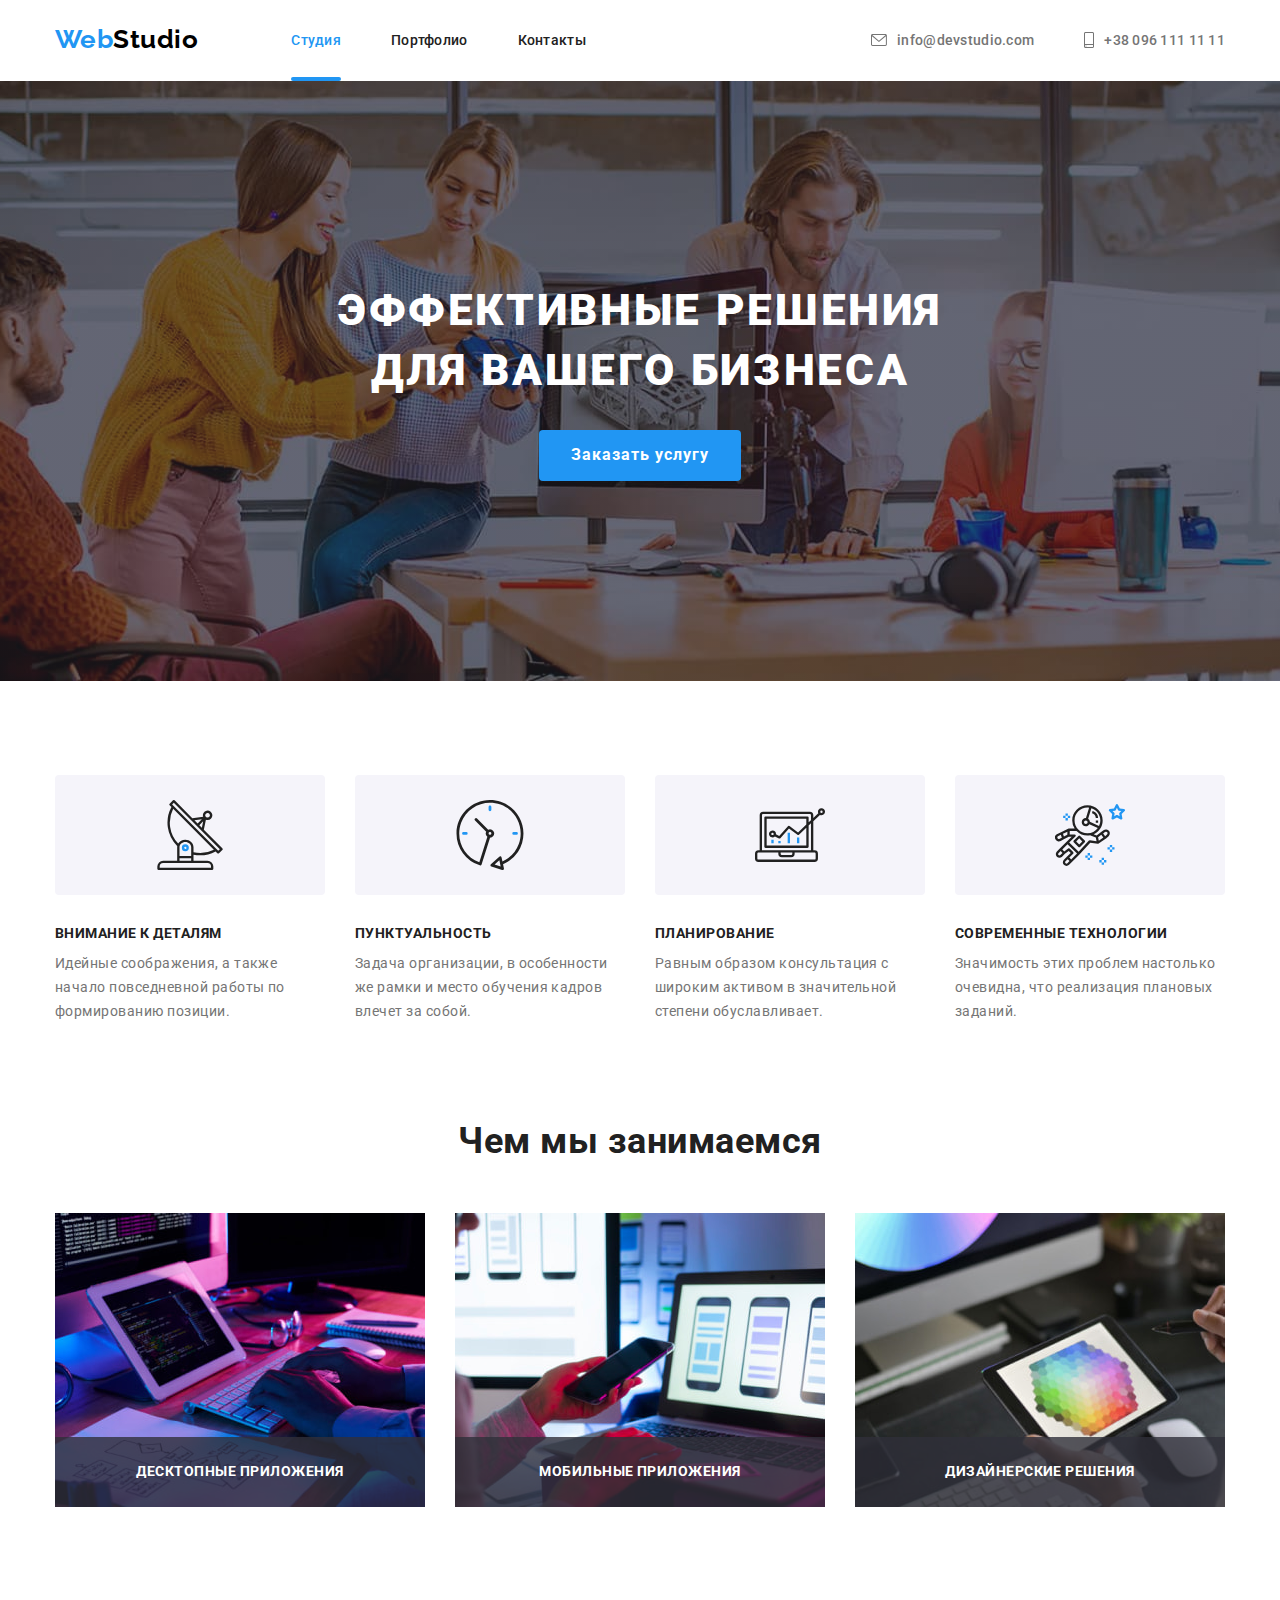
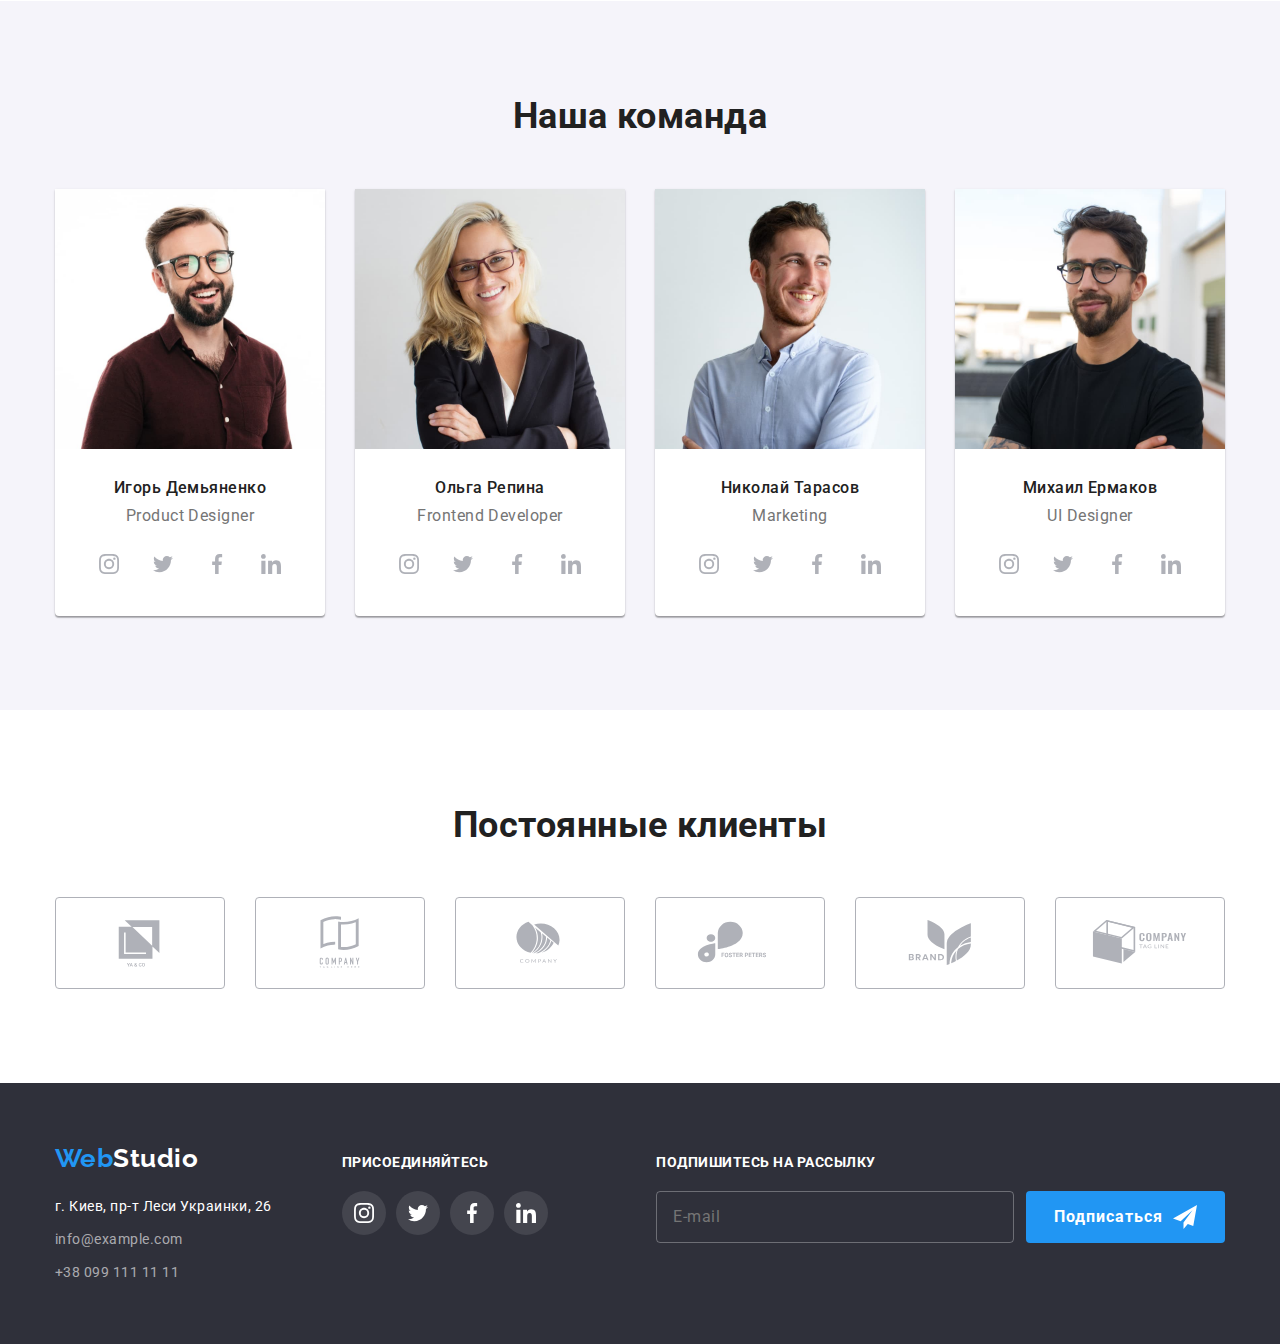
==== index.html @ 55908c4f "hw-07" ====
<!DOCTYPE html>
<html lang="ru">
  <head>
    <meta charset="UTF-8" />
    <meta http-equiv="X-UA-Compatible" content="IE=edge" />
    <meta name="viewport" content="width=device-width, initial-scale=1.0" />
    <title>WebStudio</title>
    <link rel="preconnect" href="https://fonts.googleapis.com" />
    <link rel="preconnect" href="https://fonts.gstatic.com" crossorigin />
    <link
      href="https://fonts.googleapis.com/css2?family=Raleway:wght@700&family=Roboto:wght@400;500;700;900&display=swap"
      rel="stylesheet"
    />
    <link
      rel="stylesheet"
      href="https://cdn.jsdelivr.net/npm/modern-normalize@1.1.0/modern-normalize.min.css"
    />
    <link rel="stylesheet" href="./css/styles.css" />
  </head>
  <body>
    <header class="header">
      <div class="container container-header">
        <nav class="nav">
          <a lang="en" href="./index.html" class="logo"
            >Web<span class="logo-studio">Studio</span></a
          >
          <ul class="site-nav list">
            <li class="site-nav-item">
              <a href="./index.html" class="link current">Студия</a>
            </li>
            <li class="site-nav-item">
              <a href="./portfolio.html" class="link">Портфолио</a>
            </li>
            <li class="site-nav-item"><a href="" class="link">Контакты</a></li>
          </ul>
        </nav>
        <ul class="contacts-list list">
          <li class="contacts-item">
            <a href="mailto:info@devstudio.com" class="contacts-link"
              ><svg class="icon-mail" width="16" height="12">
                <use href="./images/symbol-defs.svg#mail"></use>
              </svg>
              info@devstudio.com</a
            >
          </li>
          <li class="contacts-item">
            <a href="tel:380961111111" class="contacts-link"
              ><svg class="icon-phone" width="10" height="16">
                <use href="./images/symbol-defs.svg#phone"></use></svg
              >+38 096 111 11 11</a
            >
          </li>
        </ul>
      </div>
    </header>
    <main>
      <!-- Hero -->
      <section class="hero">
        <div class="container">
          <h1 class="hero-title">Эффективные решения для вашего бизнеса</h1>

          <button data-modal-open type="button" class="button hero-button">
            Заказать услугу
          </button>
        </div>
      </section>
      <!-- features -->
      <section class="features">
        <div class="container">
          <h2 class="visually-hidden">Особенности</h2>
          <ul class="future-list list">
            <li class="future-list-item">
              <div class="icon-bg">
                <svg class="future-list-icon" width="70" height="70">
                  <use href="./images/symbol-defs.svg#antenna"></use>
                </svg>
              </div>

              <h3 class="title">Внимание к деталям</h3>
              <p class="future-list-text">
                Идейные соображения, а также начало повседневной работы по
                формированию позиции.
              </p>
            </li>
            <li class="future-list-item">
              <div class="icon-bg">
                <svg class="future-list-icon" width="70" height="70">
                  <use href="./images/symbol-defs.svg#clock"></use>
                </svg>
              </div>

              <h3 class="title">Пунктуальность</h3>
              <p class="future-list-text">
                Задача организации, в особенности же рамки и место обучения
                кадров влечет за собой.
              </p>
            </li>
            <li class="future-list-item">
              <div class="icon-bg">
                <svg class="future-list-icon" width="70" height="70">
                  <use href="./images/symbol-defs.svg#diagram"></use>
                </svg>
              </div>

              <h3 class="title">Планирование</h3>
              <p class="future-list-text">
                Равным образом консультация с широким активом в значительной
                степени обуславливает.
              </p>
            </li>
            <li class="future-list-item">
              <div class="icon-bg">
                <svg class="future-list-icon" width="70" height="70">
                  <use href="./images/symbol-defs.svg#astronaut"></use>
                </svg>
              </div>

              <h3 class="title">Современные технологии</h3>
              <p class="future-list-text">
                Значимость этих проблем настолько очевидна, что реализация
                плановых заданий.
              </p>
            </li>
          </ul>
        </div>
      </section>
      <!-- what we do -->
      <section class="we">
        <div class="container">
          <h2 class="we-title">Чем мы занимаемся</h2>
          <ul class="we-list list">
            <li class="we-list-item">
              <div class="we-picture">
                <img
                  class="no-gap"
                  width="370"
                  src="./images/box1.jpg"
                  alt="рабочий стол руки на клавиатуре"
                />
                <div class="pic-overlay">
                  <p class="we-overlay-title">Десктопные приложения</p>
                </div>
              </div>
            </li>
            <li class="we-list-item">
              <div class="we-picture">
                <img
                  class="no-gap"
                  width="370"
                  src="./images/box2.jpg"
                  alt="ноутбук на столе и рука на нем"
                />
                <div class="pic-overlay">
                  <p class="we-overlay-title">Мобильные приложения</p>
                </div>
              </div>
            </li>
            <li class="we-list-item">
              <div class="we-picture">
                <img
                  class="no-gap"
                  width="370"
                  src="./images/box3.jpg"
                  alt="рука держит планшет"
                />
                <div class="pic-overlay">
                  <p class="we-overlay-title">Дизайнерские решения</p>
                </div>
              </div>
            </li>
          </ul>
        </div>
      </section>

      <!-- team -->
      <section class="team">
        <div class="container">
          <h2 class="team-title">Наша команда</h2>
          <ul class="team-list list">
            <li class="team-list-item">
              <img
                class="no-gap"
                width="270"
                src="./images/employee01.jpg"
                alt="мужчина"
              />
              <div class="team-member">
                <h3 class="team-list-title">Игорь Демьяненко</h3>
                <p lang="en" class="team-position">Product Designer</p>
                <ul class="social list">
                  <li>
                    <a href="https://www.instagram.com/" class="social-bg">
                      <svg class="social-icon" width="20" height="20">
                        <use href="./images/symbol-defs.svg#instagram"></use>
                      </svg>
                    </a>
                  </li>
                  <li>
                    <a href="https://twitter.com/" class="social-bg"
                      ><svg class="social-icon" width="20" height="20">
                        <use href="./images/symbol-defs.svg#twitter"></use></svg
                    ></a>
                  </li>
                  <li>
                    <a href="https://www.facebook.com/" class="social-bg"
                      ><svg class="social-icon" width="20" height="20">
                        <use
                          href="./images/symbol-defs.svg#facebook"
                        ></use></svg
                    ></a>
                  </li>
                  <li>
                    <a href="https://www.linkedin.com/" class="social-bg"
                      ><svg class="social-icon" width="20" height="20">
                        <use
                          href="./images/symbol-defs.svg#linkedin"
                        ></use></svg
                    ></a>
                  </li>
                </ul>
              </div>
            </li>
            <li class="team-list-item">
              <img
                class="no-gap"
                width="270"
                src="./images/employee02.jpg"
                alt="женщина"
              />
              <div class="team-member">
                <h3 class="team-list-title">Ольга Репина</h3>
                <p lang="en" class="team-position">Frontend Developer</p>
                <ul class="social list">
                  <li>
                    <a href="https://www.instagram.com/" class="social-bg">
                      <svg class="social-icon" width="20" height="20">
                        <use href="./images/symbol-defs.svg#instagram"></use>
                      </svg>
                    </a>
                  </li>
                  <li>
                    <a href="https://twitter.com/" class="social-bg"
                      ><svg class="social-icon" width="20" height="20">
                        <use href="./images/symbol-defs.svg#twitter"></use></svg
                    ></a>
                  </li>
                  <li>
                    <a href="https://www.facebook.com/" class="social-bg"
                      ><svg class="social-icon" width="20" height="20">
                        <use
                          href="./images/symbol-defs.svg#facebook"
                        ></use></svg
                    ></a>
                  </li>
                  <li>
                    <a href="https://www.linkedin.com/" class="social-bg"
                      ><svg class="social-icon" width="20" height="20">
                        <use
                          href="./images/symbol-defs.svg#linkedin"
                        ></use></svg
                    ></a>
                  </li>
                </ul>
              </div>
            </li>
            <li class="team-list-item">
              <img
                class="no-gap"
                width="270"
                src="./images/employee03.jpg"
                alt="мужчина"
              />
              <div class="team-member">
                <h3 class="team-list-title">Николай Тарасов</h3>
                <p lang="en" class="team-position">Marketing</p>
                <ul class="social list">
                  <li>
                    <a href="https://www.instagram.com/" class="social-bg">
                      <svg class="social-icon" width="20" height="20">
                        <use href="./images/symbol-defs.svg#instagram"></use>
                      </svg>
                    </a>
                  </li>
                  <li>
                    <a href="https://twitter.com/" class="social-bg"
                      ><svg class="social-icon" width="20" height="20">
                        <use href="./images/symbol-defs.svg#twitter"></use></svg
                    ></a>
                  </li>
                  <li>
                    <a href="https://www.facebook.com/" class="social-bg"
                      ><svg class="social-icon" width="20" height="20">
                        <use
                          href="./images/symbol-defs.svg#facebook"
                        ></use></svg
                    ></a>
                  </li>
                  <li>
                    <a href="https://www.linkedin.com/" class="social-bg"
                      ><svg class="social-icon" width="20" height="20">
                        <use
                          href="./images/symbol-defs.svg#linkedin"
                        ></use></svg
                    ></a>
                  </li>
                </ul>
              </div>
            </li>
            <li class="team-list-item">
              <img
                class="no-gap"
                width="270"
                src="./images/employee04.jpg"
                alt="мужчина"
              />
              <div class="team-member">
                <h3 class="team-list-title">Михаил Ермаков</h3>
                <p lang="en" class="team-position">UI Designer</p>
                <ul class="social list">
                  <li>
                    <a href="https://www.instagram.com/" class="social-bg">
                      <svg class="social-icon" width="20" height="20">
                        <use href="./images/symbol-defs.svg#instagram"></use>
                      </svg>
                    </a>
                  </li>
                  <li>
                    <a href="https://twitter.com/" class="social-bg"
                      ><svg class="social-icon" width="20" height="20">
                        <use href="./images/symbol-defs.svg#twitter"></use></svg
                    ></a>
                  </li>
                  <li>
                    <a href="https://www.facebook.com/" class="social-bg"
                      ><svg class="social-icon" width="20" height="20">
                        <use
                          href="./images/symbol-defs.svg#facebook"
                        ></use></svg
                    ></a>
                  </li>
                  <li>
                    <a href="https://www.linkedin.com/" class="social-bg"
                      ><svg class="social-icon" width="20" height="20">
                        <use
                          href="./images/symbol-defs.svg#linkedin"
                        ></use></svg
                    ></a>
                  </li>
                </ul>
              </div>
            </li>
          </ul>
        </div>
      </section>
      <!-- clients -->
      <section class="clients">
        <div class="container">
          <h2 class="clients-title">Постоянные клиенты</h2>

          <ul class="clients-list list">
            <li class="client-item">
              <a href="" class="client-link"
                ><svg class="client-icon" width="106" height="60">
                  <use href="./images/symbol-defs.svg#logo1"></use></svg
              ></a>
            </li>
            <li class="client-item">
              <a href="" class="client-link"
                ><svg class="client-icon" width="106" height="60">
                  <use href="./images/symbol-defs.svg#logo2"></use></svg
              ></a>
            </li>
            <li class="client-item">
              <a href="" class="client-link"
                ><svg class="client-icon" width="106" height="60">
                  <use href="./images/symbol-defs.svg#logo3"></use></svg
              ></a>
            </li>
            <li class="client-item">
              <a href="" class="client-link"
                ><svg class="client-icon" width="106" height="60">
                  <use href="./images/symbol-defs.svg#logo4"></use></svg
              ></a>
            </li>
            <li class="client-item">
              <a href="" class="client-link"
                ><svg class="client-icon" width="106" height="60">
                  <use href="./images/symbol-defs.svg#logo5"></use></svg
              ></a>
            </li>
            <li class="client-item">
              <a href="" class="client-link"
                ><svg class="client-icon" width="106" height="60">
                  <use href="./images/symbol-defs.svg#logo6"></use></svg
              ></a>
            </li>
          </ul>
        </div>
      </section>
    </main>
    <footer class="footer">
      <div class="container">
        <div class="footer-flex">
          <div class="logo-address">
            <a lang="en" href="./index.html" class="logo-futer logo"
              >Web<span class="logo-studio-footer">Studio</span></a
            >
            <address class="address">
              <ul class="list">
                <li class="address-list">
                  <p class="address address-city">
                    г. Киев, пр-т Леси Украинки, 26
                  </p>
                </li>
                <li class="address-list">
                  <a href="mailto:info@example.com" class="address address-mail"
                    >info@example.com</a
                  >
                </li>
                <li class="address-list">
                  <a href="tel:380991111111" class="address address-tel"
                    >+38 099 111 11 11</a
                  >
                </li>
              </ul>
            </address>
          </div>
          <div class="footer-social">
            <p class="footer-social-title">присоединяйтесь</p>

            <ul class="footer-social-list list">
              <li class="footer-social-item">
                <a href="https://www.instagram.com/" class="social-bg">
                  <svg class="social-icon-bottom" width="20" height="20">
                    <use href="./images/symbol-defs.svg#instagram"></use>
                  </svg>
                </a>
              </li>
              <li class="footer-social-item">
                <a href="https://twitter.com/" class="social-bg"
                  ><svg class="social-icon-bottom" width="20" height="20">
                    <use href="./images/symbol-defs.svg#twitter"></use></svg
                ></a>
              </li>
              <li class="footer-social-item">
                <a href="https://www.facebook.com/" class="social-bg"
                  ><svg class="social-icon-bottom" width="20" height="20">
                    <use href="./images/symbol-defs.svg#facebook"></use></svg
                ></a>
              </li>
              <li class="footer-social-item">
                <a href="https://www.linkedin.com/" class="social-bg"
                  ><svg class="social-icon-bottom" width="20" height="20">
                    <use href="./images/symbol-defs.svg#linkedin"></use></svg
                ></a>
              </li>
            </ul>
          </div>
          <form class="footer-form">
            <p class="footer-form-title">Подпишитесь на рассылку</p>
            <div class="subscribe-group" role="group">
              <label class="email-label">
                <input
                  class="email-label-input"
                  type="email"
                  name="email"
                  placeholder="E-mail"
                />
              </label>
              <button class="footer-btn button" type="submit">
                Подписаться
                <svg class="icon-send" width="24" height="24">
                  <use href="./images/symbol-defs.svg#icon-send"></use>
                </svg>
              </button>
            </div>
          </form>
        </div>
      </div>
    </footer>
    <div class="backdrop is-hidden" data-modal>
      <div class="modal">
        <p class="modal-form-title">Оставьте свои данные, мы вам перезвоним</p>
        <form class="modal-form">
          <ul class="modal-list list">
            <li class="modal-list-item">
              <label class="modal-label-name">
                Имя

                <input class="modal-form-input" type="text" name="username" />
                <svg class="modal-input-icon" width="18" height="18">
                  <use href="./images/symbol-defs.svg#person-black"></use>
                </svg>
              </label>
            </li>
            <li class="modal-list-item">
              <label class="modal-label-name">
                Телефон

                <input class="modal-form-input" type="tel" name="tel" />
                <svg class="modal-input-icon" width="18" height="18">
                  <use href="./images/symbol-defs.svg#phone-black"></use>
                </svg>
              </label>
            </li>
            <li class="modal-list-item">
              <label class="modal-label-name">
                Почта

                <input class="modal-form-input" type="email" name="email" />
                <svg class="modal-input-icon" width="18" height="18">
                  <use href="./images/symbol-defs.svg#email-black"></use>
                </svg>
              </label>
            </li>
            <li class="modal-list-item">
              <label class="modal-label-name">
                Комментарий

                <textarea
                  class="modal-form-input comments"
                  name="comments"
                  placeholder="Введите текст"
                ></textarea>
              </label>
            </li>
          </ul>
          <label class="agreement">
            <input
              class="agreement__checkbox visually-hidden"
              type="checkbox"
              name="agreement"
              value="agree"
            /><svg class="agreement__uncheck-icon" width="16" height="15">
              <use href="./images/symbol-defs.svg#icon-uncheck"></use></svg
            >Соглашаюсь с рассылкой и принимаю &#160;
            <a class="agreement__link" href="">Условия договора</a>
          </label>
          <button class="modal-button button" type="submit">Отправить</button>
        </form>
        <button class="close-button" data-modal-close>
          <svg class="icon-close" width="18" height="18">
            <use href="./images/symbol-defs.svg#icon-close-black"></use>
          </svg>
        </button>
      </div>
    </div>
    <script src="./js/modal.js"></script>
  </body>
</html>
---- css/styles.css ----
/* основной цвет текста #757575 */
/* вторичный цвет текста #212121 */
/* background: #FFFFFF */
/* вторичный цвет фона #F5F4FA */
/* акцент #2196F3 */

:root {
  --primary-text-color: #757575;
  --title-text-color: #212121;
  --accent-color: #2196f3;
  --background-color: #ffffff;
  --text-color: #ffffff;
  --time-transition: 250ms;
  --time-cubic: cubic-bezier(0.4, 0, 0.2, 1);
}
body {
  background: var(--background-color);
  color: var(--primary-text-color);
  font-family: roboto, sans-serif;
  letter-spacing: 0.03em;
}

.visually-hidden {
  position: absolute;
  white-space: nowrap;
  width: 1px;
  height: 1px;
  overflow: hidden;
  border: 0;
  padding: 0;
  clip: rect(0 0 0 0);
  clip-path: inset(50%);
  margin: -1px;
}

.container {
  width: 1200px;
  padding-left: 15px;
  padding-right: 15px;
  margin-left: auto;
  margin-right: auto;
}

.list {
  list-style: none;
  margin: 0;
  padding: 0;
}

.no-gap {
  display: block;
}

.header-line {
  border-bottom: 1px solid #ececec;
}

.nav .logo {
  padding-top: 24px;
  padding-bottom: 24px;
}

.logo {
  margin-right: 93px;
  color: var(--accent-color);
  font-family: Raleway, sans-serif;
  font-weight: 700;
  font-size: 26px;
  line-height: 1.2;
  text-decoration: none;
}

.logo .logo-studio {
  color: #000000;
}

.logo-studio-footer {
  color: var(--text-color);
}

/* Site nav */

.nav {
  display: flex;
}

.site-nav {
  display: flex;
  align-items: center;
}

.link {
  position: relative;
}

.current::after {
  content: '';
  position: absolute;
  display: block;
  width: 100%;
  height: 4px;
  background-color: var(--accent-color);
  border-radius: 4px;
  bottom: 0;
}

.site-nav-item:not(:last-child) {
  margin-right: 50px;
}

.site-nav .link {
  display: block;
  padding-top: 32px;
  padding-bottom: 32px;
  color: var(--title-text-color);
  font-weight: 500;
  font-size: 14px;
  line-height: 1.2;
  letter-spacing: 0.02em;
  text-decoration: none;

  transition: color var(--time-transition) var(--time-cubic);
}

.site-nav .link:hover,
.site-nav .link:focus {
  color: var(--accent-color);
}

.site-nav .link.current {
  color: var(--accent-color);
}

.contacts-link {
  display: flex;
  align-items: center;
  padding-top: 32px;
  padding-bottom: 32px;
  color: var(--primary-text-color);
  font-weight: 500;
  font-size: 14px;
  line-height: 1.2;
  letter-spacing: 0.02em;
  text-decoration: none;

  transition: color var(--time-transition) var(--time-cubic);
}

.contacts-link:hover,
.contacts-link:focus {
  color: var(--accent-color);
}

.icon-mail {
  margin-right: 10px;
  fill: currentColor;
}

.icon-phone {
  margin-right: 10px;
  fill: currentColor;
}

.container-header {
  display: flex;
  align-items: center;
}

.contacts-list {
  display: flex;
  margin-left: auto;
}

.contacts-item:not(:last-child) {
  margin-right: 50px;
}

/* Section Hero */

.hero {
  margin: 0 auto;
  max-width: 1600px;
  padding-top: 200px;
  padding-bottom: 200px;
  text-align: center;
  background-image: linear-gradient(
      rgba(47, 48, 58, 0.4),
      rgba(47, 48, 58, 0.4)
    ),
    url(../images/hero-background.jpg);
  background-color: #2f303a;
  background-size: cover;
  background-position: center;
  background-repeat: no-repeat;
}
.hero-title {
  width: 696px;
  margin: 0 auto 30px auto;
  color: var(--text-color);
  font-weight: 900;
  font-size: 44px;
  line-height: 1.36;

  letter-spacing: 0.06em;
  text-transform: uppercase;
}

.backdrop {
  position: fixed;
  top: 0;
  left: 0;
  width: 100%;
  height: 100%;
  z-index: 1;
  background-color: rgba(0, 0, 0, 0.2);

  opacity: 1;
  transition: opacity var(--time-transition) var(--time-cubic);
}

.backdrop.is-hidden {
  opacity: 0;
  pointer-events: none;
}

.backdrop.is-hidden .modal {
  transform: translate(-50%, -50%) scale(0.5);
  opacity: 1;
}

.modal {
  position: absolute;
  top: 50%;
  left: 50%;
  transform: translate(-50%, -50%);
  min-width: 528px;
  min-height: 581px;
  padding: 40px;
  background-color: #fff;
  box-shadow: 0px 1px 3px rgba(0, 0, 0, 0.12), 0px 1px 1px rgba(0, 0, 0, 0.14),
    0px 2px 1px rgba(0, 0, 0, 0.2);
  border-radius: 4px;

  transform: translate(-50%, -50%) scale(1);
  transition: transform var(--time-transition) var(--time-cubic),
    opacity var(--time-transition) var(--time-cubic);
}

.close-button {
  position: absolute;
  top: 8px;
  right: 8px;
  width: 30px;
  height: 30px;
  display: flex;
  justify-content: center;
  align-items: center;
  background-color: #fff;
  border-radius: 50%;
  border: 1px solid rgba(0, 0, 0, 0.1);

  transition: box-shadow var(--time-transition) var(--time-cubic);
}

.icon-close {
  transition: fill 250ms var(--time-cubic);
}

.close-button:hover,
.close-button:focus {
  box-shadow: 0px 1px 3px rgba(0, 0, 0, 0.12), 0px 1px 1px rgba(0, 0, 0, 0.14),
    0px 2px 1px rgba(0, 0, 0, 0.2);
}

.close-button:hover .icon-close,
.close-button:focus .icon-close {
  fill: var(--accent-color);
}

/* Modal */

.modal-form {
  /* display: flex;
  flex-direction: column; */
}

.modal-form-title {
  font-weight: 700;
  font-size: 20px;
  line-height: 1.15;
  text-align: center;
  letter-spacing: 0.03em;
  color: var(--title-text-color);
  margin-top: 0;
  margin-bottom: 12px;
}

.modal-label-name {
  position: relative;
  display: block;
  font-size: 12px;
  line-height: 1.16;
  letter-spacing: 0.01em;
  color: var(--primary-text-color);
}

.modal-form-input {
  display: block;
  width: 100%;
  height: 40px;
  border: 1px solid rgba(33, 33, 33, 0.2);
  border-radius: 4px;
  padding-left: 42px;
  margin-top: 4px;
  transition: border-color var(--time-transition) var(--time-cubic);
}

.modal-input-icon {
  position: absolute;
  left: 12px;
  bottom: 11px;

  transition: fill var(--time-transition) var(--time-cubic);
}

.modal-list-item:not(:last-child) {
  margin-bottom: 10px;
}

.modal-list {
  margin-bottom: 20px;
}

.modal-form-input.comments {
  height: 120px;
  padding: 12px 16px;
  resize: none;
  margin-top: 4px;
}

.modal-form-input.comments::placeholder {
  font-size: 12px;
  line-height: 1.16;
  letter-spacing: 0.01em;

  color: rgba(117, 117, 117, 0.5);
}

.agreement {
  display: block;
  font-size: 14px;
  line-height: 1.71;
  letter-spacing: 0.03em;
  color: var(--primary-text-color);
  margin-bottom: 30px;
}

.modal-button.button {
  display: block;
  padding-right: 55px;
  padding-left: 55px;
  margin: 0 auto;

  transition: box-shadow var(--time-transition) var(--time-cubic);
}

.modal-form-input:focus {
  border-color: var(--accent-color);
  outline: var(--accent-color);
}

.modal-form-input:focus + .modal-input-icon {
  fill: var(--accent-color);
}

.agreement {
  position: relative;
  display: flex;
  justify-content: center;
  align-items: center;
}

.agreement__checkbox:checked + .agreement__uncheck-icon {
  fill: var(--accent-color);
  background-color: var(--accent-color);
  border-radius: 3px;
  background-image: url(../images/check.svg);
  background-repeat: no-repeat;
  background-position: center;
}

.agreement__checkbox:focus + .agreement__uncheck-icon {
  fill: var(--accent-color);
}

.agreement__checkbox + .agreement__uncheck-icon {
  fill: currentColor;
  background-color: transparent;
  border-radius: 3px;

  transition: background-color 250ms var(--time-cubic),
    fill 250ms var(--time-cubic);
}

.agreement__uncheck-icon {
  margin-right: 7px;
}

.agreement__link {
  color: var(--accent-color);
}

/* Section Features */

.features {
  padding-top: 94px;
  padding-bottom: 94px;
}

.future-list {
  display: flex;
}

.future-list-item {
  width: 270px;
}

.future-list-item:not(:last-child) {
  margin-right: 30px;
}

.future-list .title {
  margin-top: 0;
  margin-bottom: 10px;
  color: var(--title-text-color);
  font-weight: 700;
  font-size: 14px;
  line-height: 1.2;
  text-transform: uppercase;
}

.future-list-text {
  margin: 0;
  padding-top: 1px;
  padding-bottom: 2px;
  font-size: 14px;
  line-height: 1.71;
}

.future-list-icon {
}

.icon-bg {
  display: flex;
  justify-content: center;
  align-items: center;
  width: 270px;
  height: 120px;
  background-color: #f5f4fa;
  border-radius: 4px;
  margin-bottom: 30px;
}

/* Section we */

.we {
  padding-bottom: 94px;
}

.we-picture {
  position: relative;
}

.pic-overlay {
  position: absolute;
  display: flex;
  align-items: center;
  justify-content: center;
  width: 100%;
  height: 70px;
  background-color: rgba(47, 48, 58, 0.8);
  transform: translate(0%, -100%);
}

.we-title,
.team-title,
.clients-title {
  margin-top: 0;
  margin-bottom: 50px;
  color: var(--title-text-color);
  font-weight: 700;
  font-size: 36px;
  line-height: 1.2;
  text-align: center;
}

.we-overlay-title {
  font-weight: 700;
  font-size: 14px;
  line-height: 1.14;
  text-align: center;
  text-transform: uppercase;
  color: var(--text-color);
  margin: 0;
}

.we-list {
  display: flex;
}

.we-list-item:not(:last-child) {
  margin-right: 30px;
}

/* Section Team */

.team {
  padding-top: 94px;
  padding-bottom: 94px;
  background-color: #f5f4fa;
}

.team-list {
  display: flex;
}

.team-list-item {
  background-color: var(--background-color);
  box-shadow: 0px 1px 3px rgba(0, 0, 0, 0.12), 0px 1px 1px rgba(0, 0, 0, 0.14),
    0px 2px 1px rgba(0, 0, 0, 0.2);
  border-radius: 0px 0px 4px 4px;
}

.team-list-item:not(:last-child) {
  margin-right: 30px;
}

.team-member {
  padding: 30px 32px;
}

.team-list-title {
  color: var(--title-text-color);
  font-weight: 500;
  font-size: 16px;
  line-height: 1.18;
  text-align: center;
  margin-top: 0;
  margin-bottom: 10px;
}

.team-position {
  font-size: 16px;
  line-height: 1.18;
  text-align: center;
  margin-top: 0;
  margin-bottom: 16px;
}

.social {
  display: flex;
  /* padding-left: 32px;
  padding-right: 32px; */
  gap: 10px;
}

.social-bg {
  display: flex;
  justify-content: center;
  align-items: center;
  background-color: #ffffff;
  width: 44px;
  height: 44px;
  border-radius: 50%;
  color: #afb1b8;

  transition: color var(--time-transition) var(--time-cubic),
    background-color var(--time-transition) var(--time-cubic);
}

.social-icon {
  fill: currentColor;
}

.social-bg:hover,
.social-bg:focus {
  background-color: var(--accent-color);
  color: var(--text-color);
}

/* Clients */

.clients {
  padding-top: 94px;
  padding-bottom: 94px;
}

.clients-list {
  display: flex;
  gap: 30px;
}

.clents-title {
  margin-top: 0;
  margin-bottom: 50px;
}

.client-link {
  display: flex;
  justify-content: center;
  align-items: center;
  width: 170px;
  height: 92px;
  border: 1px solid #afb1b8;
  border-radius: 4px;
  text-decoration: none;
  color: #afb1b8;

  transition: color var(--time-transition) var(--time-cubic),
    border-color var(--time-transition) var(--time-cubic);
}

.client-icon {
  fill: currentColor;
}

.client-link:focus,
.client-link:hover {
  border-color: var(--accent-color);
  color: var(--accent-color);
}

/* Button */

.button {
  display: inline-block;
  border: 0px solid transparent;
  border-radius: 4px;
  padding: 6px 22px;
  color: var(--title-text-color);
  font-family: inherit;
  font-weight: 500;
  font-size: 16px;
  line-height: 1.62;
  text-align: center;
  cursor: pointer;

  transition: box-shadow var(--time-transition) var(--time-cubic),
    color var(--time-transition) var(--time-cubic),
    background-color var(--time-transition) var(--time-cubic);
}

.button:hover,
.button:focus {
  color: var(--background-color);
  background-color: var(--accent-color);
  box-shadow: 0px 3px 1px rgba(0, 0, 0, 0.1), 0px 1px 2px rgba(0, 0, 0, 0.08),
    0px 2px 2px rgba(0, 0, 0, 0.12);
}
.button.hero-button,
.footer-btn,
.modal-button {
  display: inline-block;
  padding: 10px 32px;
  color: var(--text-color);
  background-color: var(--accent-color);
  font-weight: 700;
  font-size: 16px;
  line-height: 1.88;
  letter-spacing: 0.06em;

  transition: background-color var(--time-transition) var(--time-cubic);
}

.button.hero-button:hover,
.button.hero-button:focus {
  background-color: #188ce8;
}

/* Portfolio Page*/

.portfolio {
  padding-top: 94px;
  padding-bottom: 94px;
}

.button-list {
  display: flex;
  justify-content: center;
  margin-bottom: 50px;
}

.button-list-item:not(:last-child) {
  margin-right: 8px;
}

.item-description {
  padding: 20px 24px;
  border-bottom: 1px solid #eeeeee;
  border-left: 1px solid #eeeeee;
  border-right: 1px solid #eeeeee;
}

.portfolio-list-title {
  color: var(--title-text-color);
  font-weight: 700;
  font-size: 18px;
  line-height: 2;
  letter-spacing: 0.06em;
  margin-top: 0;
  margin-bottom: 4px;
}

.portfolio-list-text {
  font-size: 16px;
  line-height: 1.88;
  margin: 0;
  color: var(--primary-text-color);
}

.portfolio-list {
  display: flex;
  flex-wrap: wrap;
}

.portfolio-list-item {
  width: 370px;
  margin-right: 30px;
}

.portfolio-link {
  display: block;
  text-decoration: none;
  transition: box-shadow var(--time-transition) var(--time-cubic);
}

.thumb-text {
  font-size: 18px;
  line-height: 1.56;
  color: var(--text-color);
  margin: 0;
  padding-top: 63px;
  padding-right: 24px;
  padding-left: 24px;
}

.portfolio-thumb {
  position: relative;
  overflow: hidden;
}

.portfolio-overlay {
  position: absolute;
  width: 100%;
  height: 100%;
  background-color: rgba(33, 150, 243, 0.9);
  transform: translatey(0);
  opacity: 0.5;
  transition: transform var(--time-transition) var(--time-cubic),
    opacity var(--time-transition) var(--time-cubic);
}

.portfolio-link:hover .portfolio-overlay,
.portfolio-link:focus .portfolio-overlay {
  transform: translatey(-100%);
  opacity: 1;
}

.portfolio-link:focus,
.portfolio-link:hover {
  box-shadow: 0px 1px 1px rgba(0, 0, 0, 0.12), 0px 4px 4px rgba(0, 0, 0, 0.06),
    1px 4px 6px rgba(0, 0, 0, 0.16);
}

.portfolio-list-item:nth-child(3n) {
  margin-right: 0;
}

.portfolio-list-item:nth-child(-n + 6) {
  margin-bottom: 30px;
}

/* Footer */

.footer-flex {
  display: flex;
  align-items: baseline;
}

.footer-social-list {
  display: flex;
  gap: 10px;
}

.footer-social-title,
.footer-form-title {
  margin-top: 0;
  margin-bottom: 20px;
  font-weight: 700;
  font-size: 14px;
  line-height: 1.14;
  text-transform: uppercase;
  color: #ffffff;
}

.footer {
  padding-top: 60px;
  padding-bottom: 60px;
  background-color: #2f303a;
}

.logo-futer.logo {
  display: block;
  margin-right: 0;
  margin-bottom: 20px;
}

.address {
  font-style: normal;
  font-size: 14px;
  line-height: 1.71;
  text-decoration: none;
}

.address .address-city {
  display: inline-block;
  margin: 0;
  color: var(--text-color);
}

.address .address-mail {
  display: inline-block;
  color: rgba(255, 255, 255, 0.6);

  transition: color var(--time-transition) var(--time-cubic);
}

.address-mail:hover,
.address-mail:focus {
  color: var(--accent-color);
}

.address .address-tel {
  display: inline-block;
  color: rgba(255, 255, 255, 0.6);

  transition: color var(--time-transition) var(--time-cubic);
}

.address-tel:hover,
.address-tel:focus {
  color: var(--accent-color);
}

.address-list:not(:last-child) {
  margin-bottom: 9px;
}

.logo-address {
  margin-right: 70px;
}
.footer-social-item .social-bg {
  background: rgba(255, 255, 255, 0.1);
}

.footer-social-item .social-bg:hover,
.footer-social-item .social-bg:focus {
  background: var(--accent-color);
}

.social-icon-bottom {
  fill: var(--text-color);
}

.footer-form {
  margin-left: auto;
}

.icon-send {
  fill: #fff;
  margin-left: 10px;
}

.footer-btn {
  display: flex;
  align-items: center;
  padding: 10px 28px;
}

.email-label-input {
  width: 358px;
  font-size: 16px;
  line-height: 1.25;
  letter-spacing: 0.03em;
  color: rgba(255, 255, 255, 0.6);
  padding-top: 15px;
  padding-bottom: 15px;
  padding-left: 16px;
  background-color: transparent;
  border: 1px solid rgba(255, 255, 255, 0.3);

  border-radius: 4px;
  margin-right: 12px;
}

.email-label::placeholder {
  font-size: 16px;
  line-height: 1.25;
  letter-spacing: 0.03em;
  color: rgba(255, 255, 255, 0.6);
}

.subscribe-group {
  display: inline-flex;
}
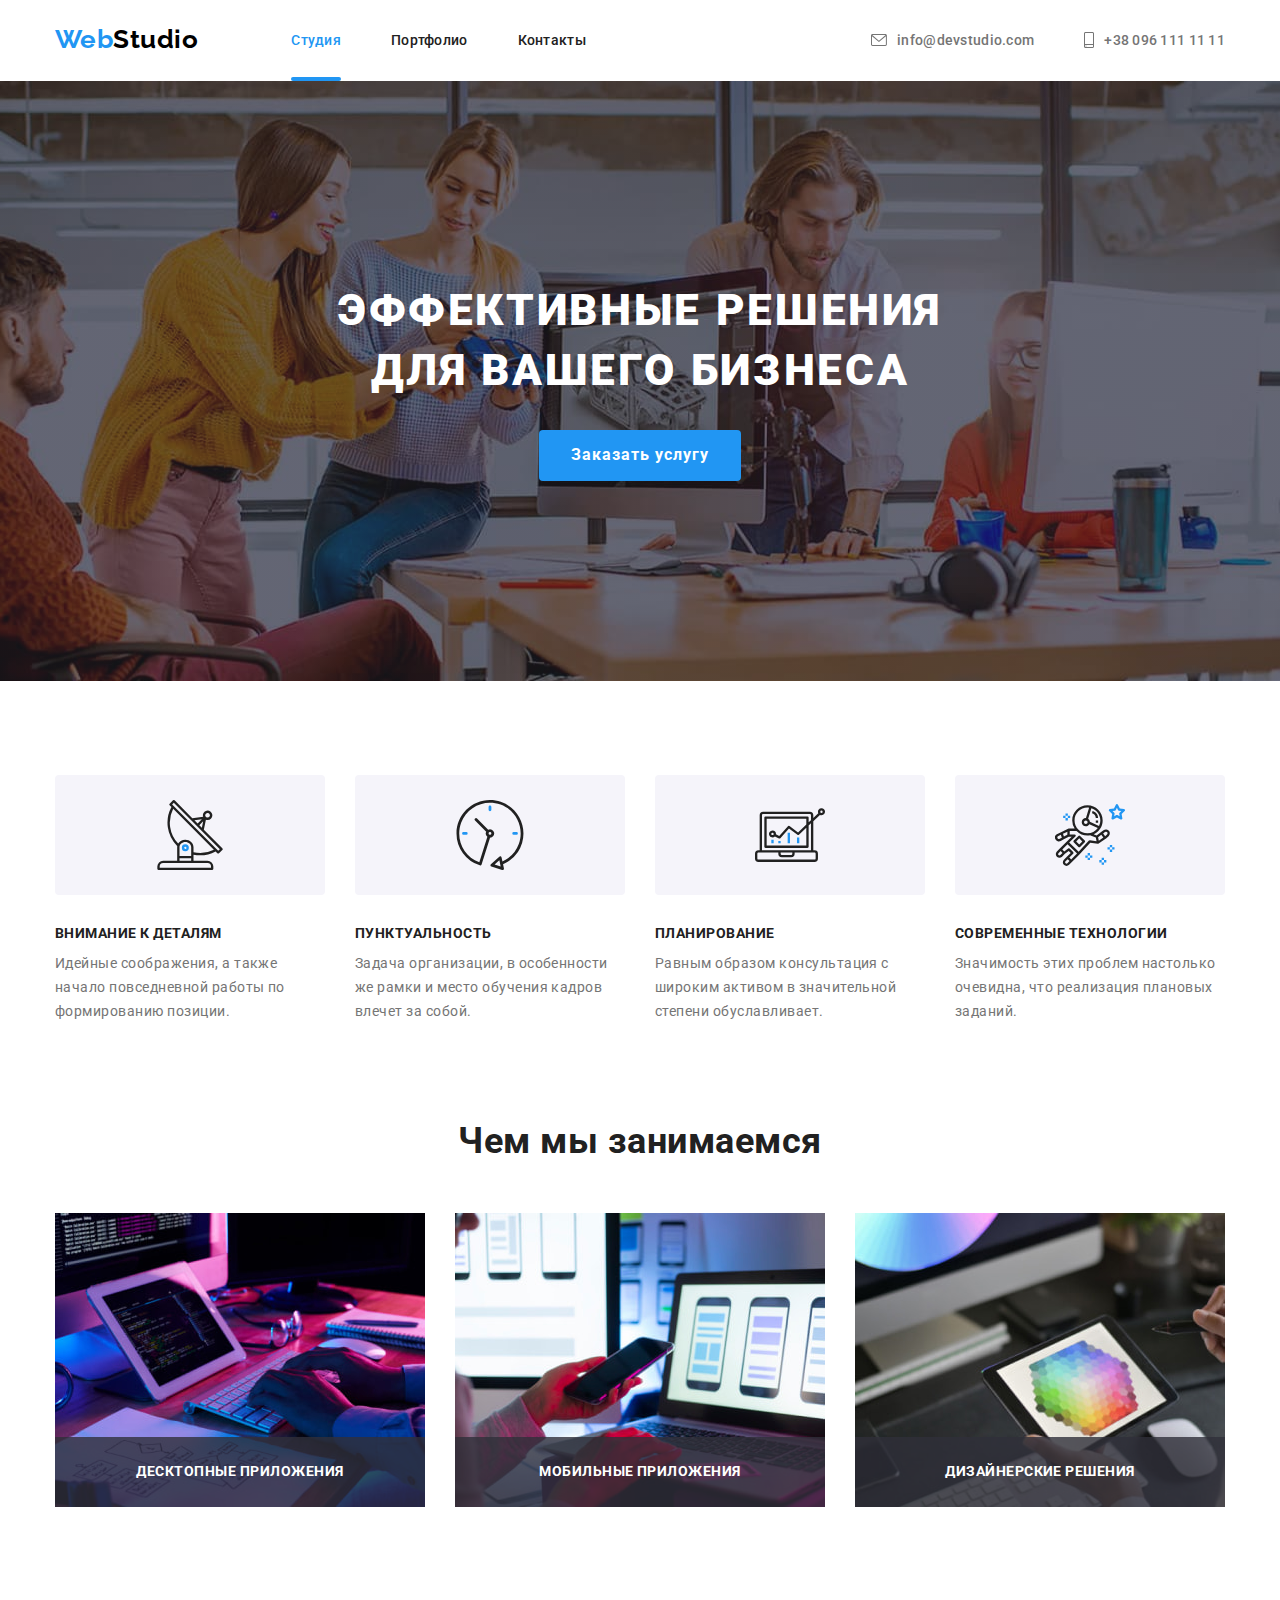
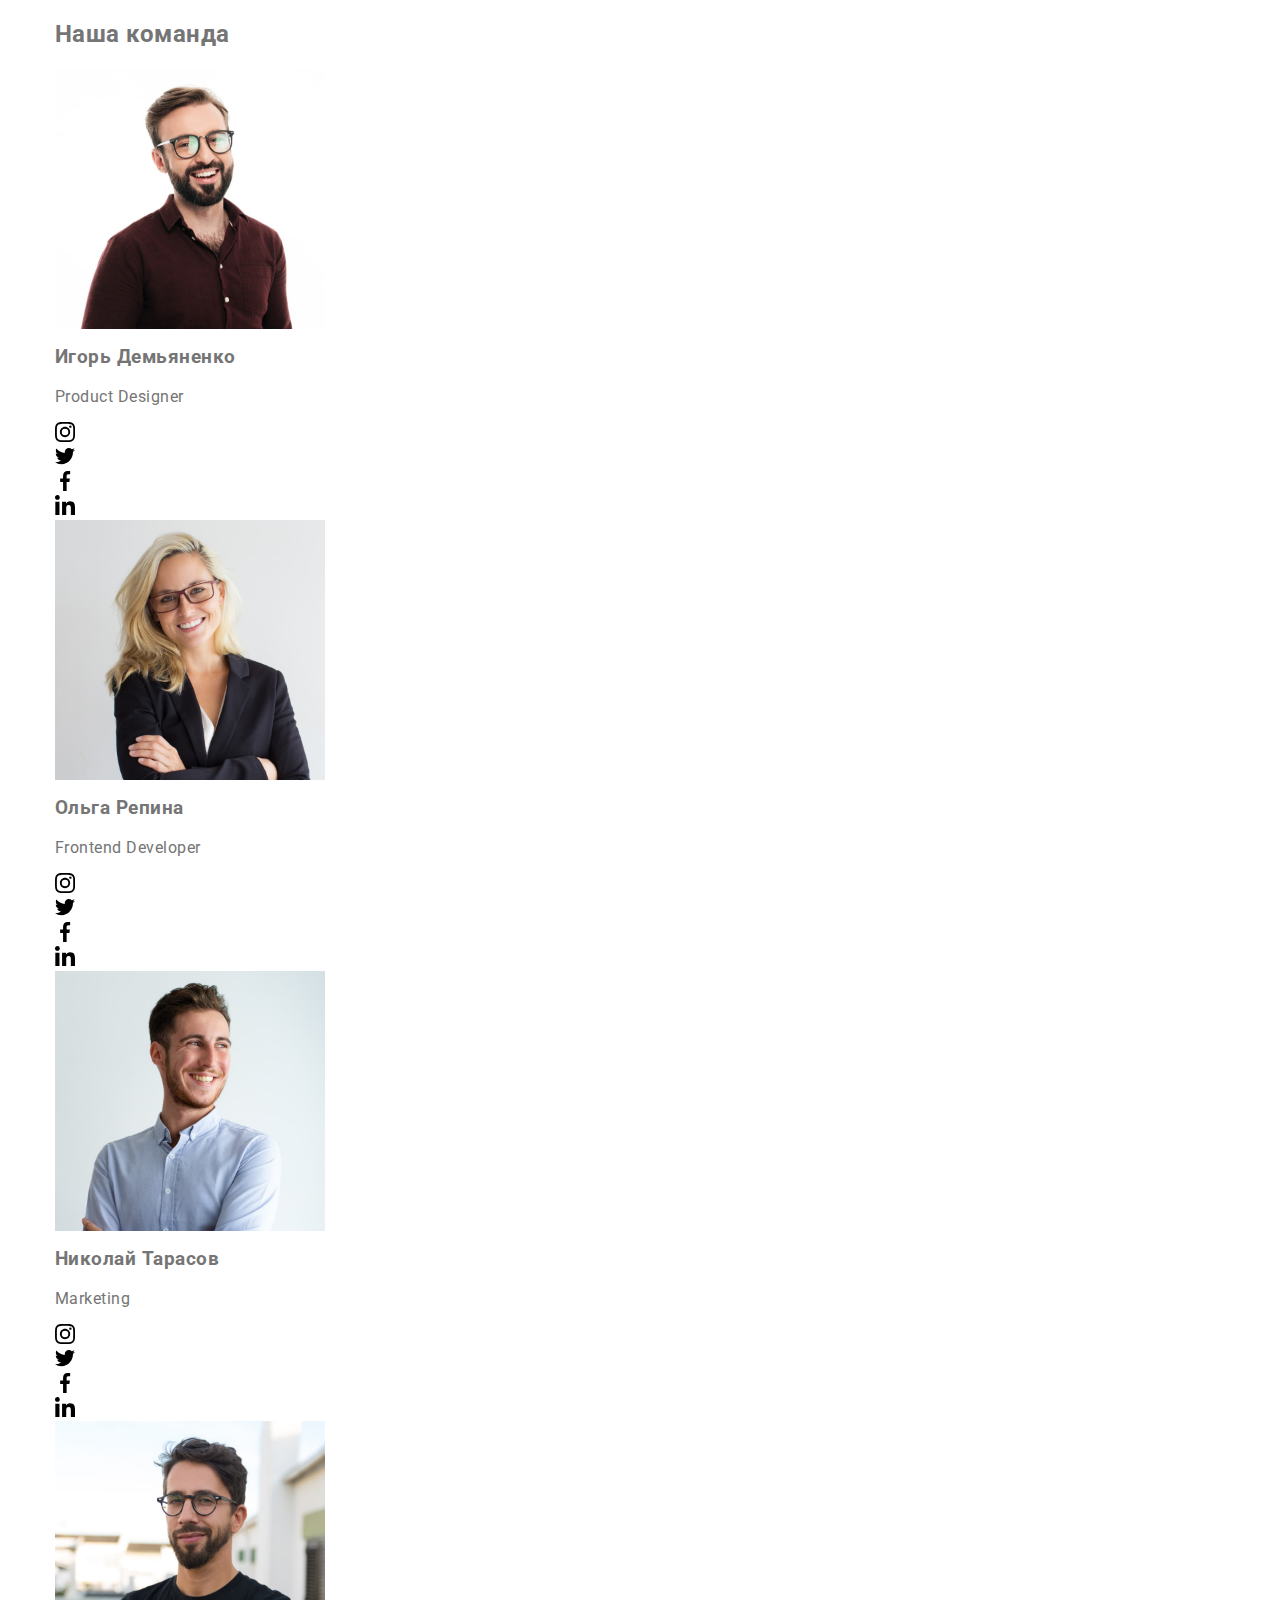
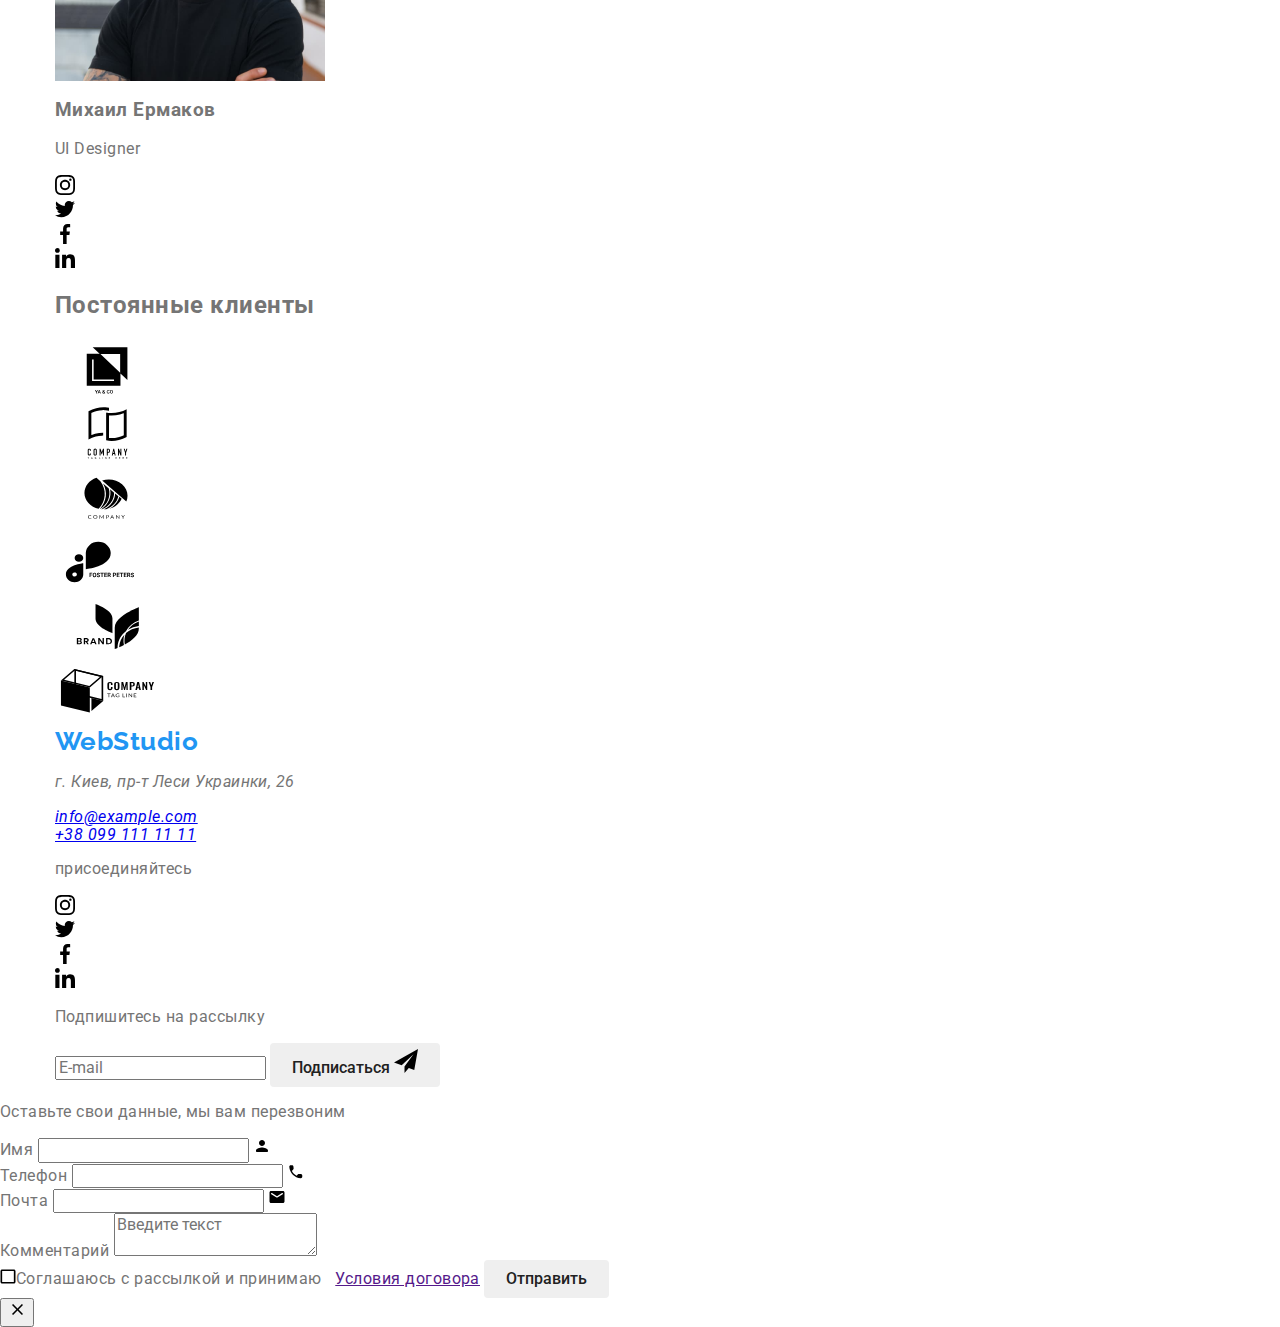
==== commit 592aefe4: "hw-07" ====
--- a/index.html
+++ b/index.html
@@ -15,37 +15,43 @@
       rel="stylesheet"
       href="https://cdn.jsdelivr.net/npm/modern-normalize@1.1.0/modern-normalize.min.css"
     />
-    <link rel="stylesheet" href="./css/styles.css" />
+    <link rel="stylesheet" href="./css/main.min.css" />
   </head>
   <body>
     <header class="header">
-      <div class="container container-header">
+      <div class="container container--header">
         <nav class="nav">
-          <a lang="en" href="./index.html" class="logo"
-            >Web<span class="logo-studio">Studio</span></a
+          <a lang="en" href="./index.html" class="logo logo--header"
+            >Web<span class="studio">Studio</span></a
           >
           <ul class="site-nav list">
-            <li class="site-nav-item">
-              <a href="./index.html" class="link current">Студия</a>
-            </li>
-            <li class="site-nav-item">
-              <a href="./portfolio.html" class="link">Портфолио</a>
-            </li>
-            <li class="site-nav-item"><a href="" class="link">Контакты</a></li>
+            <li class="site-nav__item">
+              <a
+                href="./index.html"
+                class="site-nav__link site-nav__link--current"
+                >Студия</a
+              >
+            </li>
+            <li class="site-nav__item">
+              <a href="./portfolio.html" class="site-nav__link">Портфолио</a>
+            </li>
+            <li class="site-nav__item">
+              <a href="" class="site-nav__link">Контакты</a>
+            </li>
           </ul>
         </nav>
         <ul class="contacts-list list">
-          <li class="contacts-item">
-            <a href="mailto:info@devstudio.com" class="contacts-link"
-              ><svg class="icon-mail" width="16" height="12">
+          <li class="contacts-list__item">
+            <a href="mailto:info@devstudio.com" class="contacts-list__link"
+              ><svg class="contacts-list__icon-mail" width="16" height="12">
                 <use href="./images/symbol-defs.svg#mail"></use>
               </svg>
               info@devstudio.com</a
             >
           </li>
-          <li class="contacts-item">
-            <a href="tel:380961111111" class="contacts-link"
-              ><svg class="icon-phone" width="10" height="16">
+          <li class="contacts-list__item">
+            <a href="tel:380961111111" class="contacts-list__link"
+              ><svg class="contacts-list__icon-phone" width="10" height="16">
                 <use href="./images/symbol-defs.svg#phone"></use></svg
               >+38 096 111 11 11</a
             >
@@ -57,9 +63,9 @@
       <!-- Hero -->
       <section class="hero">
         <div class="container">
-          <h1 class="hero-title">Эффективные решения для вашего бизнеса</h1>
-
-          <button data-modal-open type="button" class="button hero-button">
+          <h1 class="hero__title">Эффективные решения для вашего бизнеса</h1>
+
+          <button data-modal-open type="button" class="button button--hero">
             Заказать услугу
           </button>
         </div>
@@ -68,55 +74,55 @@
       <section class="features">
         <div class="container">
           <h2 class="visually-hidden">Особенности</h2>
-          <ul class="future-list list">
-            <li class="future-list-item">
-              <div class="icon-bg">
-                <svg class="future-list-icon" width="70" height="70">
+          <ul class="futures__list list">
+            <li class="futures__item">
+              <div class="futures__icon-bcg">
+                <svg class="futures__icon" width="70" height="70">
                   <use href="./images/symbol-defs.svg#antenna"></use>
                 </svg>
               </div>
 
-              <h3 class="title">Внимание к деталям</h3>
-              <p class="future-list-text">
+              <h3 class="futures__title">Внимание к деталям</h3>
+              <p class="futures__text">
                 Идейные соображения, а также начало повседневной работы по
                 формированию позиции.
               </p>
             </li>
-            <li class="future-list-item">
-              <div class="icon-bg">
-                <svg class="future-list-icon" width="70" height="70">
+            <li class="futures__item">
+              <div class="futures__icon-bcg">
+                <svg class="futures__icon" width="70" height="70">
                   <use href="./images/symbol-defs.svg#clock"></use>
                 </svg>
               </div>
 
-              <h3 class="title">Пунктуальность</h3>
-              <p class="future-list-text">
+              <h3 class="futures__title">Пунктуальность</h3>
+              <p class="futures__text">
                 Задача организации, в особенности же рамки и место обучения
                 кадров влечет за собой.
               </p>
             </li>
-            <li class="future-list-item">
-              <div class="icon-bg">
-                <svg class="future-list-icon" width="70" height="70">
+            <li class="futures__item">
+              <div class="futures__icon-bcg">
+                <svg class="futures__icon" width="70" height="70">
                   <use href="./images/symbol-defs.svg#diagram"></use>
                 </svg>
               </div>
 
-              <h3 class="title">Планирование</h3>
-              <p class="future-list-text">
+              <h3 class="futures__title">Планирование</h3>
+              <p class="futures__text">
                 Равным образом консультация с широким активом в значительной
                 степени обуславливает.
               </p>
             </li>
-            <li class="future-list-item">
-              <div class="icon-bg">
-                <svg class="future-list-icon" width="70" height="70">
+            <li class="futures__item">
+              <div class="futures__icon-bcg">
+                <svg class="futures__icon" width="70" height="70">
                   <use href="./images/symbol-defs.svg#astronaut"></use>
                 </svg>
               </div>
 
-              <h3 class="title">Современные технологии</h3>
-              <p class="future-list-text">
+              <h3 class="futures__title">Современные технологии</h3>
+              <p class="futures__text">
                 Значимость этих проблем настолько очевидна, что реализация
                 плановых заданий.
               </p>
@@ -127,44 +133,44 @@
       <!-- what we do -->
       <section class="we">
         <div class="container">
-          <h2 class="we-title">Чем мы занимаемся</h2>
-          <ul class="we-list list">
-            <li class="we-list-item">
-              <div class="we-picture">
+          <h2 class="we__title">Чем мы занимаемся</h2>
+          <ul class="we__list list">
+            <li class="we__item">
+              <div class="we__picture">
                 <img
                   class="no-gap"
                   width="370"
                   src="./images/box1.jpg"
                   alt="рабочий стол руки на клавиатуре"
                 />
-                <div class="pic-overlay">
-                  <p class="we-overlay-title">Десктопные приложения</p>
+                <div class="we__pic-overlay">
+                  <p class="we__overlay-title">Десктопные приложения</p>
                 </div>
               </div>
             </li>
-            <li class="we-list-item">
-              <div class="we-picture">
+            <li class="we__item">
+              <div class="we__picture">
                 <img
                   class="no-gap"
                   width="370"
                   src="./images/box2.jpg"
                   alt="ноутбук на столе и рука на нем"
                 />
-                <div class="pic-overlay">
-                  <p class="we-overlay-title">Мобильные приложения</p>
+                <div class="we__pic-overlay">
+                  <p class="we__overlay-title">Мобильные приложения</p>
                 </div>
               </div>
             </li>
-            <li class="we-list-item">
-              <div class="we-picture">
+            <li class="we__item">
+              <div class="we__picture">
                 <img
                   class="no-gap"
                   width="370"
                   src="./images/box3.jpg"
                   alt="рука держит планшет"
                 />
-                <div class="pic-overlay">
-                  <p class="we-overlay-title">Дизайнерские решения</p>
+                <div class="we__pic-overlay">
+                  <p class="we__overlay-title">Дизайнерские решения</p>
                 </div>
               </div>
             </li>
--- a/css/main.min.css
+++ b/css/main.min.css
@@ -0,0 +1 @@
+.visually-hidden{position:absolute;white-space:nowrap;width:1px;height:1px;overflow:hidden;border:0;padding:0;clip:rect(0 0 0 0);-webkit-clip-path:inset(50%);clip-path:inset(50%);margin:-1px}.list{list-style:none;margin:0;padding:0}.no-gap{display:block}.container{width:1200px;padding-left:15px;padding-right:15px;margin-left:auto;margin-right:auto}body{background:#fff;color:#757575;font-family:roboto,sans-serif;letter-spacing:.03em}.container--header{display:-webkit-box;display:-ms-flexbox;display:flex;-webkit-box-align:center;-ms-flex-align:center;align-items:center}.header__line{border-bottom:1px solid #ececec}.logo{margin-right:93px;color:#2196f3;font-family:Raleway,sans-serif;font-weight:700;font-size:26px;line-height:1.2;text-decoration:none}.studio{color:#000}.logo--header{padding-top:24px;padding-bottom:25px}.nav{display:-webkit-box;display:-ms-flexbox;display:flex}.site-nav{display:-webkit-box;display:-ms-flexbox;display:flex;-webkit-box-align:center;-ms-flex-align:center;align-items:center}.site-nav__link{display:block;padding-top:32px;padding-bottom:32px;color:#212121;font-weight:500;font-size:14px;line-height:1.2;letter-spacing:.02em;text-decoration:none;-webkit-transition:color 250ms cubic-bezier(0.4, 0, 0.2, 1);transition:color 250ms cubic-bezier(0.4, 0, 0.2, 1)}.site-nav__item:not(:last-child){margin-right:50px}.site-nav__link:hover{color:#2196f3}.site-nav__link:focus{color:#2196f3}.site-nav__link--current{position:relative;color:#2196f3}.site-nav__link--current::after{content:"";position:absolute;display:block;width:100%;height:4px;background-color:#2196f3;border-radius:4px;bottom:0}.contacts-list{display:-webkit-box;display:-ms-flexbox;display:flex;margin-left:auto}.contacts-list__link{display:-webkit-box;display:-ms-flexbox;display:flex;-webkit-box-align:center;-ms-flex-align:center;align-items:center;padding-top:32px;padding-bottom:32px;color:#757575;font-weight:500;font-size:14px;line-height:1.2;letter-spacing:.02em;text-decoration:none;-webkit-transition:color 250ms cubic-bezier(0.4, 0, 0.2, 1);transition:color 250ms cubic-bezier(0.4, 0, 0.2, 1)}.contacts-list__link:hover{color:#2196f3}.contacts-list__link:focus{color:#2196f3}.contacts-list__icon-mail{margin-right:10px;fill:currentColor}.contacts-list__icon-phone{margin-right:10px;fill:currentColor}.contacts-list__item:not(:last-child){margin-right:50px}.header--line{border-bottom:1px solid #ececec}.hero{margin:0 auto;max-width:1600px;padding-top:200px;padding-bottom:200px;text-align:center;background-image:-webkit-gradient(linear, left top, left bottom, from(rgba(47, 48, 58, 0.4)), to(rgba(47, 48, 58, 0.4))),url(../images/hero-background.jpg);background-image:linear-gradient(rgba(47, 48, 58, 0.4), rgba(47, 48, 58, 0.4)),url(../images/hero-background.jpg);background-color:#2f303a;background-size:cover;background-position:center;background-repeat:no-repeat}.hero__title{width:696px;margin:0 auto 30px auto;color:#fff;font-weight:900;font-size:44px;line-height:1.36;letter-spacing:.06em;text-transform:uppercase}.button{display:inline-block;border:0px solid rgba(0,0,0,0);border-radius:4px;padding:6px 22px;color:#212121;font-family:inherit;font-weight:500;font-size:16px;line-height:1.62;text-align:center;cursor:pointer;-webkit-transition:color 250ms cubic-bezier(0.4, 0, 0.2, 1),background-color 250ms cubic-bezier(0.4, 0, 0.2, 1),-webkit-box-shadow 250ms cubic-bezier(0.4, 0, 0.2, 1);transition:color 250ms cubic-bezier(0.4, 0, 0.2, 1),background-color 250ms cubic-bezier(0.4, 0, 0.2, 1),-webkit-box-shadow 250ms cubic-bezier(0.4, 0, 0.2, 1);transition:box-shadow 250ms cubic-bezier(0.4, 0, 0.2, 1),color 250ms cubic-bezier(0.4, 0, 0.2, 1),background-color 250ms cubic-bezier(0.4, 0, 0.2, 1);transition:box-shadow 250ms cubic-bezier(0.4, 0, 0.2, 1),color 250ms cubic-bezier(0.4, 0, 0.2, 1),background-color 250ms cubic-bezier(0.4, 0, 0.2, 1),-webkit-box-shadow 250ms cubic-bezier(0.4, 0, 0.2, 1)}.button:hover{color:#fff;background-color:#2196f3;-webkit-box-shadow:0px 3px 1px rgba(0,0,0,.1),0px 1px 2px rgba(0,0,0,.08),0px 2px 2px rgba(0,0,0,.12);box-shadow:0px 3px 1px rgba(0,0,0,.1),0px 1px 2px rgba(0,0,0,.08),0px 2px 2px rgba(0,0,0,.12)}.button:focus{color:#fff;background-color:#2196f3;-webkit-box-shadow:0px 3px 1px rgba(0,0,0,.1),0px 1px 2px rgba(0,0,0,.08),0px 2px 2px rgba(0,0,0,.12);box-shadow:0px 3px 1px rgba(0,0,0,.1),0px 1px 2px rgba(0,0,0,.08),0px 2px 2px rgba(0,0,0,.12)}.button--hero{display:inline-block;padding:10px 32px;color:#fff;background-color:#2196f3;font-weight:700;font-size:16px;line-height:1.88;letter-spacing:.06em;-webkit-transition:background-color 250ms cubic-bezier(0.4, 0, 0.2, 1);transition:background-color 250ms cubic-bezier(0.4, 0, 0.2, 1)}.button--hero:focus{background-color:#188ce8}.button--hero:hover{background-color:#188ce8}.features{padding-top:94px;padding-bottom:94px}.futures__list{display:-webkit-box;display:-ms-flexbox;display:flex}.futures__item{width:270px}.futures__item:not(:last-child){margin-right:30px}.futures__title{margin-top:0;margin-bottom:10px;color:#212121;font-weight:700;font-size:14px;line-height:1.2;text-transform:uppercase}.futures__text{margin:0;padding-top:1px;padding-bottom:2px;font-size:14px;line-height:1.71}.futures__icon-bcg{display:-webkit-box;display:-ms-flexbox;display:flex;-webkit-box-pack:center;-ms-flex-pack:center;justify-content:center;-webkit-box-align:center;-ms-flex-align:center;align-items:center;width:270px;height:120px;background-color:#f5f4fa;border-radius:4px;margin-bottom:30px}.we{padding-bottom:94px}.we__picture{position:relative}.we__pic-overlay{position:absolute;display:-webkit-box;display:-ms-flexbox;display:flex;-webkit-box-align:center;-ms-flex-align:center;align-items:center;-webkit-box-pack:center;-ms-flex-pack:center;justify-content:center;width:100%;height:70px;background-color:rgba(47,48,58,.8);-webkit-transform:translate(0%, -100%);transform:translate(0%, -100%)}.we__title,.team__title,.clients__title{margin-top:0;margin-bottom:50px;color:#212121;font-weight:700;font-size:36px;line-height:1.2;text-align:center}.we__overlay-title{font-weight:700;font-size:14px;line-height:1.14;text-align:center;text-transform:uppercase;color:#fff;margin:0}.we__list{display:-webkit-box;display:-ms-flexbox;display:flex}.we__item:not(:last-child){margin-right:30px}/*# sourceMappingURL=main.min.css.map */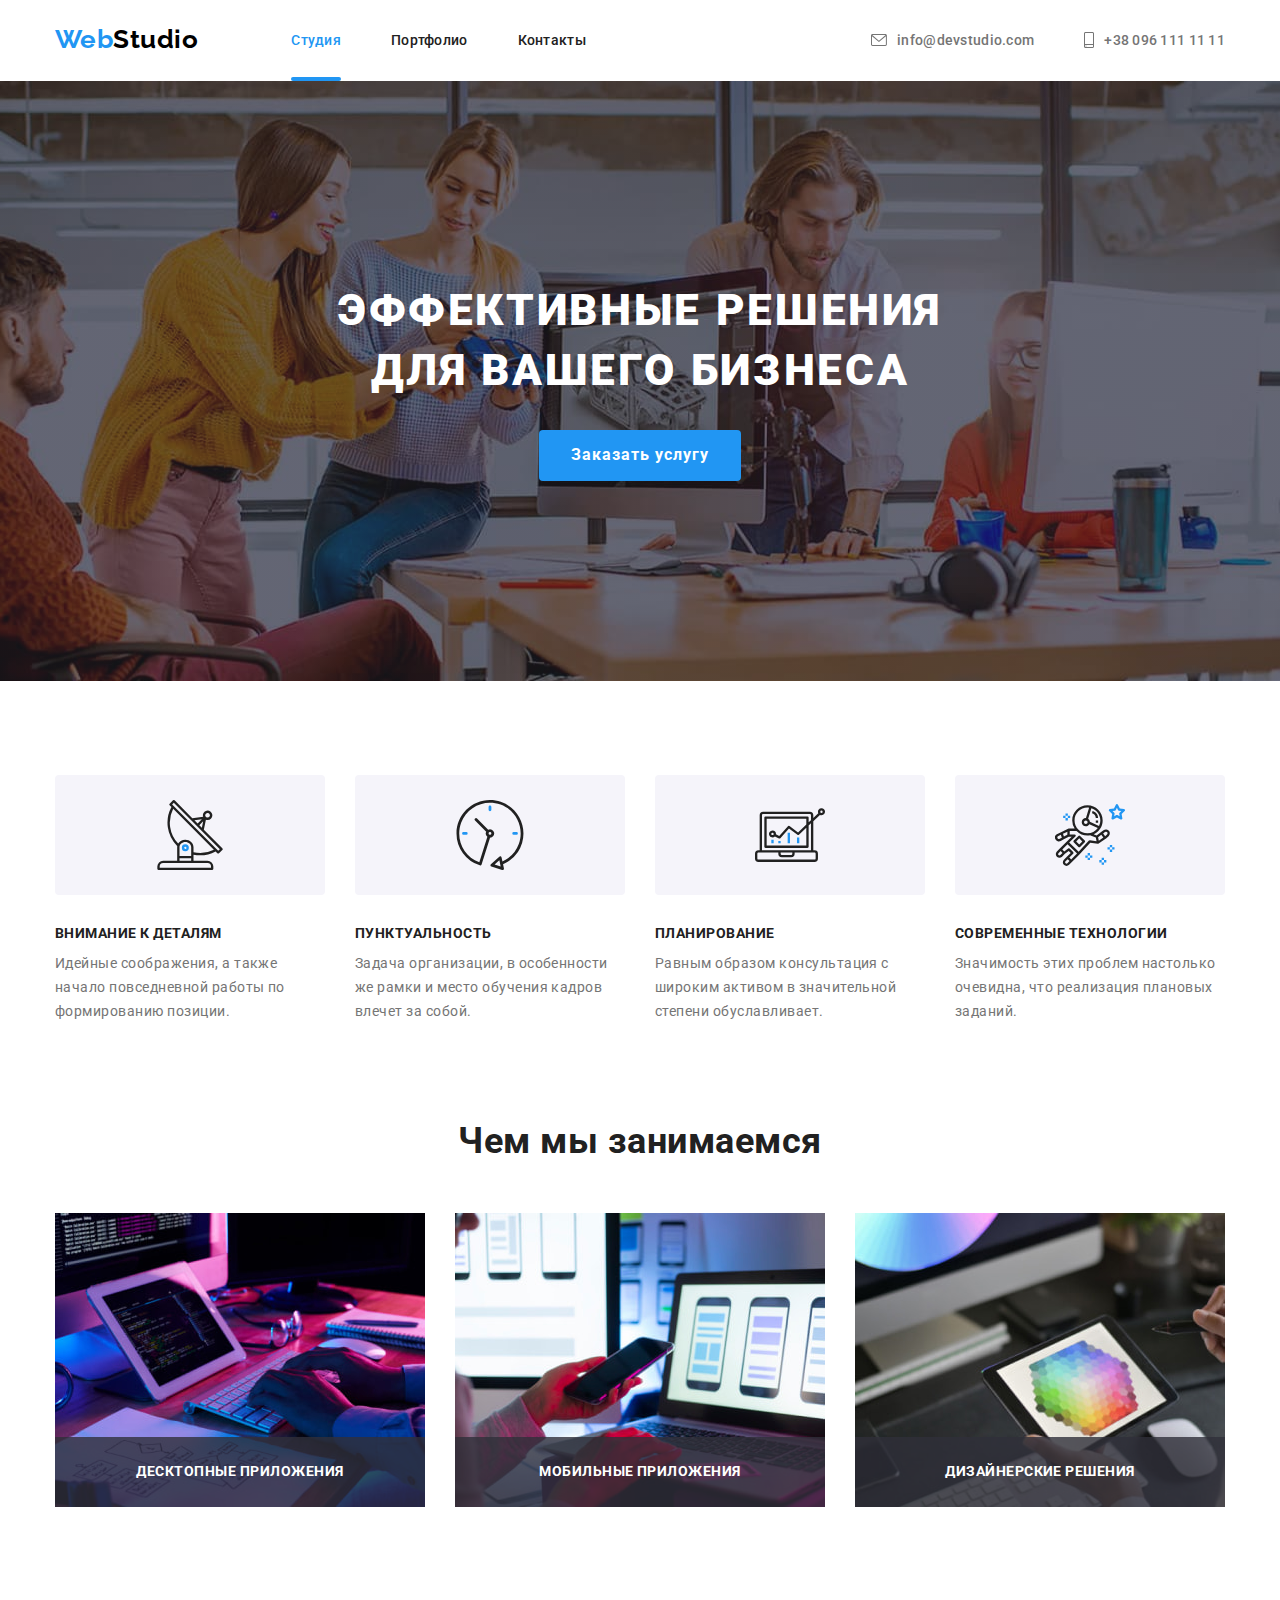
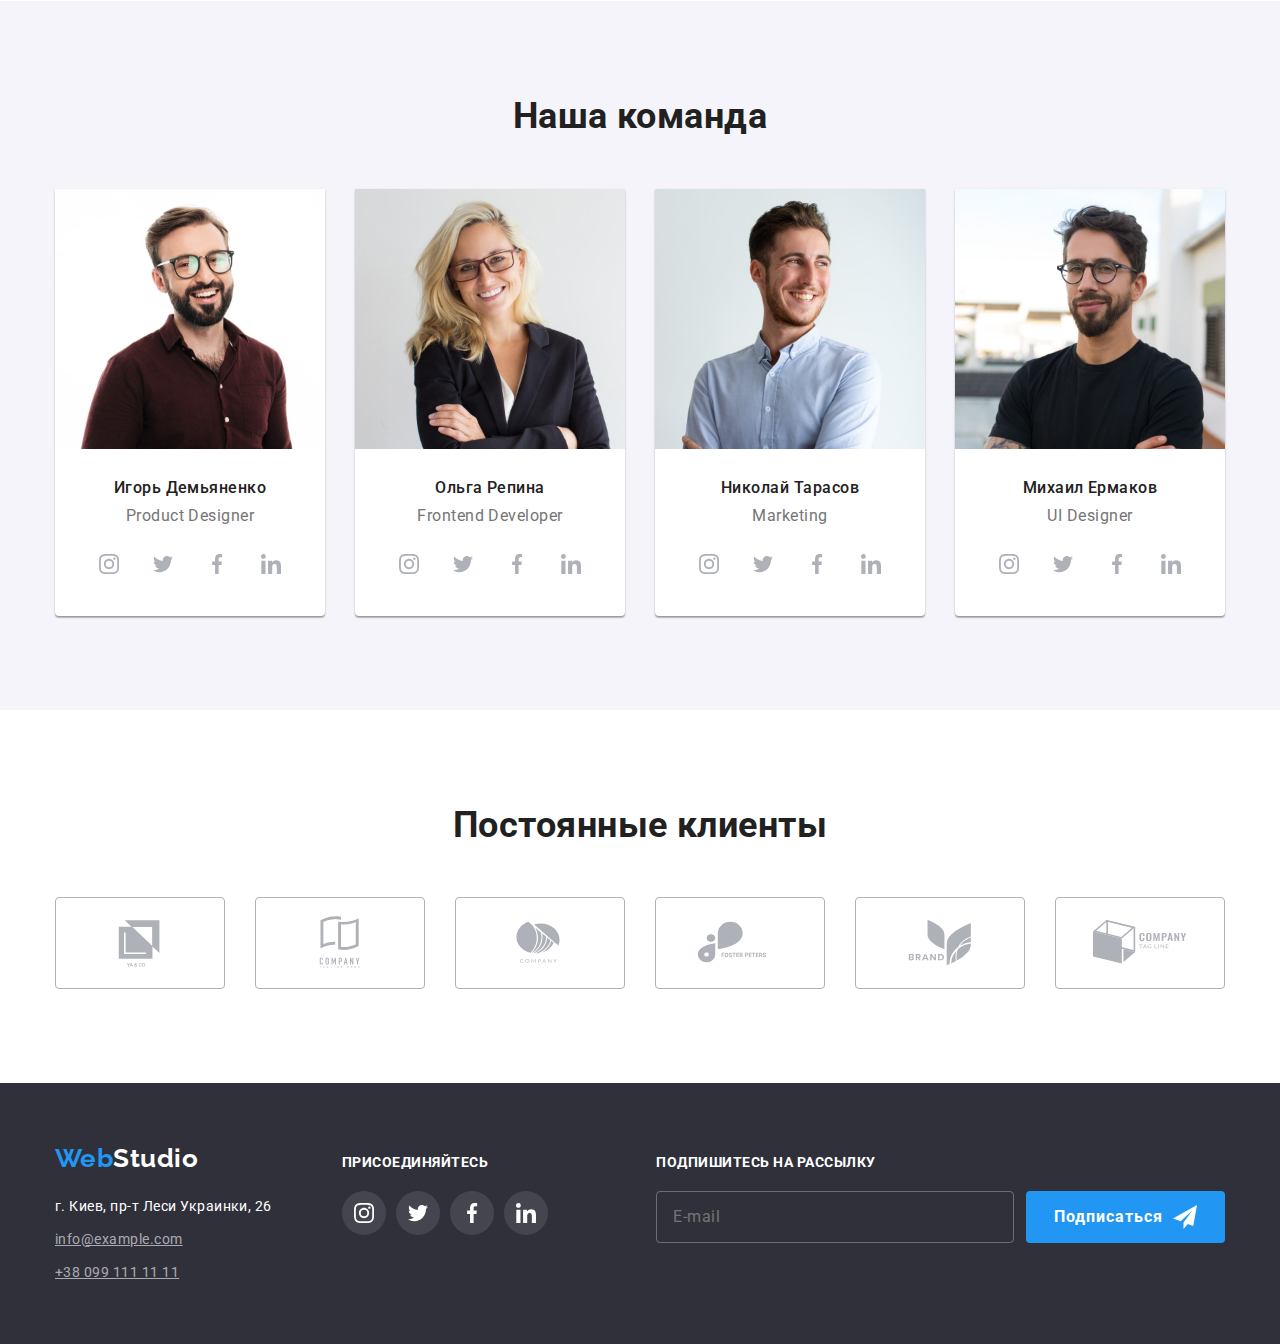
==== commit 1e8fcebf: "hw-07" ====
--- a/index.html
+++ b/index.html
@@ -181,43 +181,46 @@
       <!-- team -->
       <section class="team">
         <div class="container">
-          <h2 class="team-title">Наша команда</h2>
-          <ul class="team-list list">
-            <li class="team-list-item">
+          <h2 class="team__title">Наша команда</h2>
+          <ul class="team__list list">
+            <li class="team__item">
               <img
                 class="no-gap"
                 width="270"
                 src="./images/employee01.jpg"
                 alt="мужчина"
               />
-              <div class="team-member">
-                <h3 class="team-list-title">Игорь Демьяненко</h3>
-                <p lang="en" class="team-position">Product Designer</p>
-                <ul class="social list">
-                  <li>
-                    <a href="https://www.instagram.com/" class="social-bg">
-                      <svg class="social-icon" width="20" height="20">
+              <div class="team__member">
+                <h3 class="team__name">Игорь Демьяненко</h3>
+                <p lang="en" class="team__position">Product Designer</p>
+                <ul class="team__social list">
+                  <li>
+                    <a
+                      href="https://www.instagram.com/"
+                      class="team__social-bcg"
+                    >
+                      <svg class="team__social-icon" width="20" height="20">
                         <use href="./images/symbol-defs.svg#instagram"></use>
                       </svg>
                     </a>
                   </li>
                   <li>
-                    <a href="https://twitter.com/" class="social-bg"
-                      ><svg class="social-icon" width="20" height="20">
+                    <a href="https://twitter.com/" class="team__social-bcg"
+                      ><svg class="team__social-icon" width="20" height="20">
                         <use href="./images/symbol-defs.svg#twitter"></use></svg
                     ></a>
                   </li>
                   <li>
-                    <a href="https://www.facebook.com/" class="social-bg"
-                      ><svg class="social-icon" width="20" height="20">
+                    <a href="https://www.facebook.com/" class="team__social-bcg"
+                      ><svg class="team__social-icon" width="20" height="20">
                         <use
                           href="./images/symbol-defs.svg#facebook"
                         ></use></svg
                     ></a>
                   </li>
                   <li>
-                    <a href="https://www.linkedin.com/" class="social-bg"
-                      ><svg class="social-icon" width="20" height="20">
+                    <a href="https://www.linkedin.com/" class="team__social-bcg"
+                      ><svg class="team__social-icon" width="20" height="20">
                         <use
                           href="./images/symbol-defs.svg#linkedin"
                         ></use></svg
@@ -226,41 +229,44 @@
                 </ul>
               </div>
             </li>
-            <li class="team-list-item">
+            <li class="team__item">
               <img
                 class="no-gap"
                 width="270"
                 src="./images/employee02.jpg"
                 alt="женщина"
               />
-              <div class="team-member">
-                <h3 class="team-list-title">Ольга Репина</h3>
-                <p lang="en" class="team-position">Frontend Developer</p>
-                <ul class="social list">
-                  <li>
-                    <a href="https://www.instagram.com/" class="social-bg">
-                      <svg class="social-icon" width="20" height="20">
+              <div class="team__member">
+                <h3 class="team__name">Ольга Репина</h3>
+                <p lang="en" class="team__position">Frontend Developer</p>
+                <ul class="team__social list">
+                  <li>
+                    <a
+                      href="https://www.instagram.com/"
+                      class="team__social-bcg"
+                    >
+                      <svg class="team__social-icon" width="20" height="20">
                         <use href="./images/symbol-defs.svg#instagram"></use>
                       </svg>
                     </a>
                   </li>
                   <li>
-                    <a href="https://twitter.com/" class="social-bg"
-                      ><svg class="social-icon" width="20" height="20">
+                    <a href="https://twitter.com/" class="team__social-bcg"
+                      ><svg class="team__social-icon" width="20" height="20">
                         <use href="./images/symbol-defs.svg#twitter"></use></svg
                     ></a>
                   </li>
                   <li>
-                    <a href="https://www.facebook.com/" class="social-bg"
-                      ><svg class="social-icon" width="20" height="20">
+                    <a href="https://www.facebook.com/" class="team__social-bcg"
+                      ><svg class="team__social-icon" width="20" height="20">
                         <use
                           href="./images/symbol-defs.svg#facebook"
                         ></use></svg
                     ></a>
                   </li>
                   <li>
-                    <a href="https://www.linkedin.com/" class="social-bg"
-                      ><svg class="social-icon" width="20" height="20">
+                    <a href="https://www.linkedin.com/" class="team__social-bcg"
+                      ><svg class="team__social-icon" width="20" height="20">
                         <use
                           href="./images/symbol-defs.svg#linkedin"
                         ></use></svg
@@ -269,41 +275,44 @@
                 </ul>
               </div>
             </li>
-            <li class="team-list-item">
+            <li class="team__item">
               <img
                 class="no-gap"
                 width="270"
                 src="./images/employee03.jpg"
                 alt="мужчина"
               />
-              <div class="team-member">
-                <h3 class="team-list-title">Николай Тарасов</h3>
-                <p lang="en" class="team-position">Marketing</p>
-                <ul class="social list">
-                  <li>
-                    <a href="https://www.instagram.com/" class="social-bg">
-                      <svg class="social-icon" width="20" height="20">
+              <div class="team__member">
+                <h3 class="team__name">Николай Тарасов</h3>
+                <p lang="en" class="team__position">Marketing</p>
+                <ul class="team__social list">
+                  <li>
+                    <a
+                      href="https://www.instagram.com/"
+                      class="team__social-bcg"
+                    >
+                      <svg class="team__social-icon" width="20" height="20">
                         <use href="./images/symbol-defs.svg#instagram"></use>
                       </svg>
                     </a>
                   </li>
                   <li>
-                    <a href="https://twitter.com/" class="social-bg"
-                      ><svg class="social-icon" width="20" height="20">
+                    <a href="https://twitter.com/" class="team__social-bcg"
+                      ><svg class="team__social-icon" width="20" height="20">
                         <use href="./images/symbol-defs.svg#twitter"></use></svg
                     ></a>
                   </li>
                   <li>
-                    <a href="https://www.facebook.com/" class="social-bg"
-                      ><svg class="social-icon" width="20" height="20">
+                    <a href="https://www.facebook.com/" class="team__social-bcg"
+                      ><svg class="team__social-icon" width="20" height="20">
                         <use
                           href="./images/symbol-defs.svg#facebook"
                         ></use></svg
                     ></a>
                   </li>
                   <li>
-                    <a href="https://www.linkedin.com/" class="social-bg"
-                      ><svg class="social-icon" width="20" height="20">
+                    <a href="https://www.linkedin.com/" class="team__social-bcg"
+                      ><svg class="team__social-icon" width="20" height="20">
                         <use
                           href="./images/symbol-defs.svg#linkedin"
                         ></use></svg
@@ -312,41 +321,44 @@
                 </ul>
               </div>
             </li>
-            <li class="team-list-item">
+            <li class="team__item">
               <img
                 class="no-gap"
                 width="270"
                 src="./images/employee04.jpg"
                 alt="мужчина"
               />
-              <div class="team-member">
-                <h3 class="team-list-title">Михаил Ермаков</h3>
-                <p lang="en" class="team-position">UI Designer</p>
-                <ul class="social list">
-                  <li>
-                    <a href="https://www.instagram.com/" class="social-bg">
-                      <svg class="social-icon" width="20" height="20">
+              <div class="team__member">
+                <h3 class="team__name">Михаил Ермаков</h3>
+                <p lang="en" class="team__position">UI Designer</p>
+                <ul class="team__social list">
+                  <li>
+                    <a
+                      href="https://www.instagram.com/"
+                      class="team__social-bcg"
+                    >
+                      <svg class="team__social-icon" width="20" height="20">
                         <use href="./images/symbol-defs.svg#instagram"></use>
                       </svg>
                     </a>
                   </li>
                   <li>
-                    <a href="https://twitter.com/" class="social-bg"
-                      ><svg class="social-icon" width="20" height="20">
+                    <a href="https://twitter.com/" class="team__social-bcg"
+                      ><svg class="team__social-icon" width="20" height="20">
                         <use href="./images/symbol-defs.svg#twitter"></use></svg
                     ></a>
                   </li>
                   <li>
-                    <a href="https://www.facebook.com/" class="social-bg"
-                      ><svg class="social-icon" width="20" height="20">
+                    <a href="https://www.facebook.com/" class="team__social-bcg"
+                      ><svg class="team__social-icon" width="20" height="20">
                         <use
                           href="./images/symbol-defs.svg#facebook"
                         ></use></svg
                     ></a>
                   </li>
                   <li>
-                    <a href="https://www.linkedin.com/" class="social-bg"
-                      ><svg class="social-icon" width="20" height="20">
+                    <a href="https://www.linkedin.com/" class="team__social-bcg"
+                      ><svg class="team__social-icon" width="20" height="20">
                         <use
                           href="./images/symbol-defs.svg#linkedin"
                         ></use></svg
@@ -361,42 +373,42 @@
       <!-- clients -->
       <section class="clients">
         <div class="container">
-          <h2 class="clients-title">Постоянные клиенты</h2>
-
-          <ul class="clients-list list">
-            <li class="client-item">
-              <a href="" class="client-link"
-                ><svg class="client-icon" width="106" height="60">
+          <h2 class="clients__title">Постоянные клиенты</h2>
+
+          <ul class="clients__list list">
+            <li class="clients__item">
+              <a href="" class="clients__link"
+                ><svg class="clients__icon" width="106" height="60">
                   <use href="./images/symbol-defs.svg#logo1"></use></svg
               ></a>
             </li>
-            <li class="client-item">
-              <a href="" class="client-link"
-                ><svg class="client-icon" width="106" height="60">
+            <li class="clients__item">
+              <a href="" class="clients__link"
+                ><svg class="clients__icon" width="106" height="60">
                   <use href="./images/symbol-defs.svg#logo2"></use></svg
               ></a>
             </li>
-            <li class="client-item">
-              <a href="" class="client-link"
-                ><svg class="client-icon" width="106" height="60">
+            <li class="clients__item">
+              <a href="" class="clients__link"
+                ><svg class="clients__icon" width="106" height="60">
                   <use href="./images/symbol-defs.svg#logo3"></use></svg
               ></a>
             </li>
-            <li class="client-item">
-              <a href="" class="client-link"
-                ><svg class="client-icon" width="106" height="60">
+            <li class="clients__item">
+              <a href="" class="clients__link"
+                ><svg class="clients__icon" width="106" height="60">
                   <use href="./images/symbol-defs.svg#logo4"></use></svg
               ></a>
             </li>
-            <li class="client-item">
-              <a href="" class="client-link"
-                ><svg class="client-icon" width="106" height="60">
+            <li class="clients__item">
+              <a href="" class="clients__link"
+                ><svg class="clients__icon" width="106" height="60">
                   <use href="./images/symbol-defs.svg#logo5"></use></svg
               ></a>
             </li>
-            <li class="client-item">
-              <a href="" class="client-link"
-                ><svg class="client-icon" width="106" height="60">
+            <li class="clients__item">
+              <a href="" class="clients__link"
+                ><svg class="clients__icon" width="106" height="60">
                   <use href="./images/symbol-defs.svg#logo6"></use></svg
               ></a>
             </li>
@@ -404,27 +416,28 @@
         </div>
       </section>
     </main>
+
+    <!-- footer -->
+
     <footer class="footer">
       <div class="container">
-        <div class="footer-flex">
-          <div class="logo-address">
-            <a lang="en" href="./index.html" class="logo-futer logo"
-              >Web<span class="logo-studio-footer">Studio</span></a
+        <div class="footer__wrap">
+          <div class="address__wrap">
+            <a lang="en" href="./index.html" class="logo--footer logo"
+              >Web<span class="logo--color">Studio</span></a
             >
             <address class="address">
-              <ul class="list">
-                <li class="address-list">
-                  <p class="address address-city">
-                    г. Киев, пр-т Леси Украинки, 26
-                  </p>
+              <ul class="address__list list">
+                <li class="address__item">
+                  <p class="address__city">г. Киев, пр-т Леси Украинки, 26</p>
                 </li>
-                <li class="address-list">
-                  <a href="mailto:info@example.com" class="address address-mail"
+                <li class="address__list">
+                  <a href="mailto:info@example.com" class="address__mail"
                     >info@example.com</a
                   >
                 </li>
-                <li class="address-list">
-                  <a href="tel:380991111111" class="address address-tel"
+                <li class="address__list">
+                  <a href="tel:380991111111" class="address__tel"
                     >+38 099 111 11 11</a
                   >
                 </li>
@@ -432,50 +445,50 @@
             </address>
           </div>
           <div class="footer-social">
-            <p class="footer-social-title">присоединяйтесь</p>
-
-            <ul class="footer-social-list list">
-              <li class="footer-social-item">
-                <a href="https://www.instagram.com/" class="social-bg">
-                  <svg class="social-icon-bottom" width="20" height="20">
+            <p class="footer-social__title">присоединяйтесь</p>
+
+            <ul class="footer-social__list list">
+              <li class="footer-social__item">
+                <a href="https://www.instagram.com/" class="footer-social__bcg">
+                  <svg class="footer-social__icon" width="20" height="20">
                     <use href="./images/symbol-defs.svg#instagram"></use>
                   </svg>
                 </a>
               </li>
-              <li class="footer-social-item">
-                <a href="https://twitter.com/" class="social-bg"
-                  ><svg class="social-icon-bottom" width="20" height="20">
+              <li class="footer-social__item">
+                <a href="https://twitter.com/" class="footer-social__bcg"
+                  ><svg class="footer-social__icon" width="20" height="20">
                     <use href="./images/symbol-defs.svg#twitter"></use></svg
                 ></a>
               </li>
-              <li class="footer-social-item">
-                <a href="https://www.facebook.com/" class="social-bg"
-                  ><svg class="social-icon-bottom" width="20" height="20">
+              <li class="footer-social__item">
+                <a href="https://www.facebook.com/" class="footer-social__bcg"
+                  ><svg class="footer-social__icon" width="20" height="20">
                     <use href="./images/symbol-defs.svg#facebook"></use></svg
                 ></a>
               </li>
-              <li class="footer-social-item">
-                <a href="https://www.linkedin.com/" class="social-bg"
-                  ><svg class="social-icon-bottom" width="20" height="20">
+              <li class="footer-social__item">
+                <a href="https://www.linkedin.com/" class="footer-social__bcg"
+                  ><svg class="footer-social__icon" width="20" height="20">
                     <use href="./images/symbol-defs.svg#linkedin"></use></svg
                 ></a>
               </li>
             </ul>
           </div>
           <form class="footer-form">
-            <p class="footer-form-title">Подпишитесь на рассылку</p>
+            <p class="footer-form__title">Подпишитесь на рассылку</p>
             <div class="subscribe-group" role="group">
-              <label class="email-label">
+              <label class="email__label">
                 <input
-                  class="email-label-input"
+                  class="email__input"
                   type="email"
                   name="email"
                   placeholder="E-mail"
                 />
               </label>
-              <button class="footer-btn button" type="submit">
+              <button class="footer__btn" type="submit">
                 Подписаться
-                <svg class="icon-send" width="24" height="24">
+                <svg class="btn__icon-send" width="24" height="24">
                   <use href="./images/symbol-defs.svg#icon-send"></use>
                 </svg>
               </button>
@@ -542,7 +555,7 @@
             >Соглашаюсь с рассылкой и принимаю &#160;
             <a class="agreement__link" href="">Условия договора</a>
           </label>
-          <button class="modal-button button" type="submit">Отправить</button>
+          <button class="modal-button" type="submit">Отправить</button>
         </form>
         <button class="close-button" data-modal-close>
           <svg class="icon-close" width="18" height="18">
--- a/css/main.min.css
+++ b/css/main.min.css
@@ -1 +1 @@
-.visually-hidden{position:absolute;white-space:nowrap;width:1px;height:1px;overflow:hidden;border:0;padding:0;clip:rect(0 0 0 0);-webkit-clip-path:inset(50%);clip-path:inset(50%);margin:-1px}.list{list-style:none;margin:0;padding:0}.no-gap{display:block}.container{width:1200px;padding-left:15px;padding-right:15px;margin-left:auto;margin-right:auto}body{background:#fff;color:#757575;font-family:roboto,sans-serif;letter-spacing:.03em}.container--header{display:-webkit-box;display:-ms-flexbox;display:flex;-webkit-box-align:center;-ms-flex-align:center;align-items:center}.header__line{border-bottom:1px solid #ececec}.logo{margin-right:93px;color:#2196f3;font-family:Raleway,sans-serif;font-weight:700;font-size:26px;line-height:1.2;text-decoration:none}.studio{color:#000}.logo--header{padding-top:24px;padding-bottom:25px}.nav{display:-webkit-box;display:-ms-flexbox;display:flex}.site-nav{display:-webkit-box;display:-ms-flexbox;display:flex;-webkit-box-align:center;-ms-flex-align:center;align-items:center}.site-nav__link{display:block;padding-top:32px;padding-bottom:32px;color:#212121;font-weight:500;font-size:14px;line-height:1.2;letter-spacing:.02em;text-decoration:none;-webkit-transition:color 250ms cubic-bezier(0.4, 0, 0.2, 1);transition:color 250ms cubic-bezier(0.4, 0, 0.2, 1)}.site-nav__item:not(:last-child){margin-right:50px}.site-nav__link:hover{color:#2196f3}.site-nav__link:focus{color:#2196f3}.site-nav__link--current{position:relative;color:#2196f3}.site-nav__link--current::after{content:"";position:absolute;display:block;width:100%;height:4px;background-color:#2196f3;border-radius:4px;bottom:0}.contacts-list{display:-webkit-box;display:-ms-flexbox;display:flex;margin-left:auto}.contacts-list__link{display:-webkit-box;display:-ms-flexbox;display:flex;-webkit-box-align:center;-ms-flex-align:center;align-items:center;padding-top:32px;padding-bottom:32px;color:#757575;font-weight:500;font-size:14px;line-height:1.2;letter-spacing:.02em;text-decoration:none;-webkit-transition:color 250ms cubic-bezier(0.4, 0, 0.2, 1);transition:color 250ms cubic-bezier(0.4, 0, 0.2, 1)}.contacts-list__link:hover{color:#2196f3}.contacts-list__link:focus{color:#2196f3}.contacts-list__icon-mail{margin-right:10px;fill:currentColor}.contacts-list__icon-phone{margin-right:10px;fill:currentColor}.contacts-list__item:not(:last-child){margin-right:50px}.header--line{border-bottom:1px solid #ececec}.hero{margin:0 auto;max-width:1600px;padding-top:200px;padding-bottom:200px;text-align:center;background-image:-webkit-gradient(linear, left top, left bottom, from(rgba(47, 48, 58, 0.4)), to(rgba(47, 48, 58, 0.4))),url(../images/hero-background.jpg);background-image:linear-gradient(rgba(47, 48, 58, 0.4), rgba(47, 48, 58, 0.4)),url(../images/hero-background.jpg);background-color:#2f303a;background-size:cover;background-position:center;background-repeat:no-repeat}.hero__title{width:696px;margin:0 auto 30px auto;color:#fff;font-weight:900;font-size:44px;line-height:1.36;letter-spacing:.06em;text-transform:uppercase}.button{display:inline-block;border:0px solid rgba(0,0,0,0);border-radius:4px;padding:6px 22px;color:#212121;font-family:inherit;font-weight:500;font-size:16px;line-height:1.62;text-align:center;cursor:pointer;-webkit-transition:color 250ms cubic-bezier(0.4, 0, 0.2, 1),background-color 250ms cubic-bezier(0.4, 0, 0.2, 1),-webkit-box-shadow 250ms cubic-bezier(0.4, 0, 0.2, 1);transition:color 250ms cubic-bezier(0.4, 0, 0.2, 1),background-color 250ms cubic-bezier(0.4, 0, 0.2, 1),-webkit-box-shadow 250ms cubic-bezier(0.4, 0, 0.2, 1);transition:box-shadow 250ms cubic-bezier(0.4, 0, 0.2, 1),color 250ms cubic-bezier(0.4, 0, 0.2, 1),background-color 250ms cubic-bezier(0.4, 0, 0.2, 1);transition:box-shadow 250ms cubic-bezier(0.4, 0, 0.2, 1),color 250ms cubic-bezier(0.4, 0, 0.2, 1),background-color 250ms cubic-bezier(0.4, 0, 0.2, 1),-webkit-box-shadow 250ms cubic-bezier(0.4, 0, 0.2, 1)}.button:hover{color:#fff;background-color:#2196f3;-webkit-box-shadow:0px 3px 1px rgba(0,0,0,.1),0px 1px 2px rgba(0,0,0,.08),0px 2px 2px rgba(0,0,0,.12);box-shadow:0px 3px 1px rgba(0,0,0,.1),0px 1px 2px rgba(0,0,0,.08),0px 2px 2px rgba(0,0,0,.12)}.button:focus{color:#fff;background-color:#2196f3;-webkit-box-shadow:0px 3px 1px rgba(0,0,0,.1),0px 1px 2px rgba(0,0,0,.08),0px 2px 2px rgba(0,0,0,.12);box-shadow:0px 3px 1px rgba(0,0,0,.1),0px 1px 2px rgba(0,0,0,.08),0px 2px 2px rgba(0,0,0,.12)}.button--hero{display:inline-block;padding:10px 32px;color:#fff;background-color:#2196f3;font-weight:700;font-size:16px;line-height:1.88;letter-spacing:.06em;-webkit-transition:background-color 250ms cubic-bezier(0.4, 0, 0.2, 1);transition:background-color 250ms cubic-bezier(0.4, 0, 0.2, 1)}.button--hero:focus{background-color:#188ce8}.button--hero:hover{background-color:#188ce8}.features{padding-top:94px;padding-bottom:94px}.futures__list{display:-webkit-box;display:-ms-flexbox;display:flex}.futures__item{width:270px}.futures__item:not(:last-child){margin-right:30px}.futures__title{margin-top:0;margin-bottom:10px;color:#212121;font-weight:700;font-size:14px;line-height:1.2;text-transform:uppercase}.futures__text{margin:0;padding-top:1px;padding-bottom:2px;font-size:14px;line-height:1.71}.futures__icon-bcg{display:-webkit-box;display:-ms-flexbox;display:flex;-webkit-box-pack:center;-ms-flex-pack:center;justify-content:center;-webkit-box-align:center;-ms-flex-align:center;align-items:center;width:270px;height:120px;background-color:#f5f4fa;border-radius:4px;margin-bottom:30px}.we{padding-bottom:94px}.we__picture{position:relative}.we__pic-overlay{position:absolute;display:-webkit-box;display:-ms-flexbox;display:flex;-webkit-box-align:center;-ms-flex-align:center;align-items:center;-webkit-box-pack:center;-ms-flex-pack:center;justify-content:center;width:100%;height:70px;background-color:rgba(47,48,58,.8);-webkit-transform:translate(0%, -100%);transform:translate(0%, -100%)}.we__title,.team__title,.clients__title{margin-top:0;margin-bottom:50px;color:#212121;font-weight:700;font-size:36px;line-height:1.2;text-align:center}.we__overlay-title{font-weight:700;font-size:14px;line-height:1.14;text-align:center;text-transform:uppercase;color:#fff;margin:0}.we__list{display:-webkit-box;display:-ms-flexbox;display:flex}.we__item:not(:last-child){margin-right:30px}/*# sourceMappingURL=main.min.css.map */+.visually-hidden{position:absolute;white-space:nowrap;width:1px;height:1px;overflow:hidden;border:0;padding:0;clip:rect(0 0 0 0);-webkit-clip-path:inset(50%);clip-path:inset(50%);margin:-1px}.list{list-style:none;margin:0;padding:0}.no-gap{display:block}body{background:#fff;color:#757575;font-family:roboto,sans-serif;letter-spacing:.03em}.container{width:1200px;padding-left:15px;padding-right:15px;margin-left:auto;margin-right:auto}.modal-button,.footer__btn{display:block;color:#fff;background-color:#2196f3;border:0px solid rgba(0,0,0,0);border-radius:4px;font-weight:700;font-size:16px;line-height:1.88;letter-spacing:.06em;cursor:pointer}.container--header{display:-webkit-box;display:-ms-flexbox;display:flex;-webkit-box-align:center;-ms-flex-align:center;align-items:center}.header--line{border-bottom:1px solid #ececec}.logo{margin-right:93px;color:#2196f3;font-family:Raleway,sans-serif;font-weight:700;font-size:26px;line-height:1.2;text-decoration:none}.studio{color:#000}.logo--header{padding-top:24px;padding-bottom:25px}.nav{display:-webkit-box;display:-ms-flexbox;display:flex}.site-nav{display:-webkit-box;display:-ms-flexbox;display:flex;-webkit-box-align:center;-ms-flex-align:center;align-items:center}.site-nav__link{display:block;padding-top:32px;padding-bottom:32px;color:#212121;font-weight:500;font-size:14px;line-height:1.2;letter-spacing:.02em;text-decoration:none;-webkit-transition:color 250ms cubic-bezier(0.4, 0, 0.2, 1);transition:color 250ms cubic-bezier(0.4, 0, 0.2, 1)}.site-nav__item:not(:last-child){margin-right:50px}.site-nav__link:hover,.site-nav__link:focus{color:#2196f3}.site-nav__link--current{position:relative;color:#2196f3}.site-nav__link--current::after{content:"";position:absolute;display:block;width:100%;height:4px;background-color:#2196f3;border-radius:4px;bottom:0}.contacts-list{display:-webkit-box;display:-ms-flexbox;display:flex;margin-left:auto}.contacts-list__link{display:-webkit-box;display:-ms-flexbox;display:flex;-webkit-box-align:center;-ms-flex-align:center;align-items:center;padding-top:32px;padding-bottom:32px;color:#757575;font-weight:500;font-size:14px;line-height:1.2;letter-spacing:.02em;text-decoration:none;-webkit-transition:color 250ms cubic-bezier(0.4, 0, 0.2, 1);transition:color 250ms cubic-bezier(0.4, 0, 0.2, 1)}.contacts-list__link:hover,.contacts-list__link:focus{color:#2196f3}.contacts-list__icon-mail{margin-right:10px;fill:currentColor}.contacts-list__icon-phone{margin-right:10px;fill:currentColor}.contacts-list__item:not(:last-child){margin-right:50px}.header--line{border-bottom:1px solid #ececec}.hero{margin:0 auto;max-width:1600px;padding-top:200px;padding-bottom:200px;text-align:center;background-image:-webkit-gradient(linear, left top, left bottom, from(rgba(47, 48, 58, 0.4)), to(rgba(47, 48, 58, 0.4))),url(../images/hero-background.jpg);background-image:linear-gradient(rgba(47, 48, 58, 0.4), rgba(47, 48, 58, 0.4)),url(../images/hero-background.jpg);background-color:#2f303a;background-size:cover;background-position:center;background-repeat:no-repeat}.hero__title{width:696px;margin:0 auto 30px auto;color:#fff;font-weight:900;font-size:44px;line-height:1.36;letter-spacing:.06em;text-transform:uppercase}.button{display:inline-block;border:0px solid rgba(0,0,0,0);border-radius:4px;padding:6px 22px;color:#212121;font-family:inherit;font-weight:500;font-size:16px;line-height:1.62;text-align:center;cursor:pointer;-webkit-transition:color 250ms cubic-bezier(0.4, 0, 0.2, 1),background-color 250ms cubic-bezier(0.4, 0, 0.2, 1),-webkit-box-shadow 250ms cubic-bezier(0.4, 0, 0.2, 1);transition:color 250ms cubic-bezier(0.4, 0, 0.2, 1),background-color 250ms cubic-bezier(0.4, 0, 0.2, 1),-webkit-box-shadow 250ms cubic-bezier(0.4, 0, 0.2, 1);transition:box-shadow 250ms cubic-bezier(0.4, 0, 0.2, 1),color 250ms cubic-bezier(0.4, 0, 0.2, 1),background-color 250ms cubic-bezier(0.4, 0, 0.2, 1);transition:box-shadow 250ms cubic-bezier(0.4, 0, 0.2, 1),color 250ms cubic-bezier(0.4, 0, 0.2, 1),background-color 250ms cubic-bezier(0.4, 0, 0.2, 1),-webkit-box-shadow 250ms cubic-bezier(0.4, 0, 0.2, 1)}.button:hover,.button:focus{color:#fff;background-color:#2196f3;-webkit-box-shadow:0px 3px 1px rgba(0,0,0,.1),0px 1px 2px rgba(0,0,0,.08),0px 2px 2px rgba(0,0,0,.12);box-shadow:0px 3px 1px rgba(0,0,0,.1),0px 1px 2px rgba(0,0,0,.08),0px 2px 2px rgba(0,0,0,.12)}.button--hero{display:inline-block;padding:10px 32px;color:#fff;background-color:#2196f3;font-weight:700;font-size:16px;line-height:1.88;letter-spacing:.06em;-webkit-transition:background-color 250ms cubic-bezier(0.4, 0, 0.2, 1);transition:background-color 250ms cubic-bezier(0.4, 0, 0.2, 1)}.button--hero:focus,.button--hero:hover{background-color:#188ce8}.features{padding-top:94px;padding-bottom:94px}.futures__list{display:-webkit-box;display:-ms-flexbox;display:flex}.futures__item{width:270px}.futures__item:not(:last-child){margin-right:30px}.futures__title{margin-top:0;margin-bottom:10px;color:#212121;font-weight:700;font-size:14px;line-height:1.2;text-transform:uppercase}.futures__text{margin:0;padding-top:1px;padding-bottom:2px;font-size:14px;line-height:1.71}.futures__icon-bcg{display:-webkit-box;display:-ms-flexbox;display:flex;-webkit-box-pack:center;-ms-flex-pack:center;justify-content:center;-webkit-box-align:center;-ms-flex-align:center;align-items:center;width:270px;height:120px;background-color:#f5f4fa;border-radius:4px;margin-bottom:30px}.we{padding-bottom:94px}.we__picture{position:relative}.we__pic-overlay{position:absolute;display:-webkit-box;display:-ms-flexbox;display:flex;-webkit-box-align:center;-ms-flex-align:center;align-items:center;-webkit-box-pack:center;-ms-flex-pack:center;justify-content:center;width:100%;height:70px;background-color:rgba(47,48,58,.8);-webkit-transform:translate(0%, -100%);transform:translate(0%, -100%)}.we__overlay-title{font-weight:700;font-size:14px;line-height:1.14;text-align:center;text-transform:uppercase;color:#fff;margin:0}.we__list{display:-webkit-box;display:-ms-flexbox;display:flex}.we__item:not(:last-child){margin-right:30px}.team{padding-top:94px;padding-bottom:94px;background-color:#f5f4fa}.team__list{display:-webkit-box;display:-ms-flexbox;display:flex}.team__item{background-color:#fff;-webkit-box-shadow:0px 1px 3px rgba(0,0,0,.12),0px 1px 1px rgba(0,0,0,.14),0px 2px 1px rgba(0,0,0,.2);box-shadow:0px 1px 3px rgba(0,0,0,.12),0px 1px 1px rgba(0,0,0,.14),0px 2px 1px rgba(0,0,0,.2);border-radius:0px 0px 4px 4px}.team__item:not(:last-child){margin-right:30px}.team__member{padding:30px 32px}.team__name{color:#212121;font-weight:500;font-size:16px;line-height:1.18;text-align:center;margin-top:0;margin-bottom:10px}.team__position{font-size:16px;line-height:1.18;text-align:center;margin-top:0;margin-bottom:16px}.team__social{display:-webkit-box;display:-ms-flexbox;display:flex;gap:10px}.team__social-bcg{display:-webkit-box;display:-ms-flexbox;display:flex;-webkit-box-pack:center;-ms-flex-pack:center;justify-content:center;-webkit-box-align:center;-ms-flex-align:center;align-items:center;background-color:#fff;width:44px;height:44px;border-radius:50%;color:#afb1b8;-webkit-transition:color 250ms cubic-bezier(0.4, 0, 0.2, 1),background-color 250ms cubic-bezier(0.4, 0, 0.2, 1);transition:color 250ms cubic-bezier(0.4, 0, 0.2, 1),background-color 250ms cubic-bezier(0.4, 0, 0.2, 1)}.team__social-bcg:hover,.team__social-bcg:focus{background-color:#2196f3;color:#fff}.team__social-icon{fill:currentColor}.clients{padding-top:94px;padding-bottom:94px}.clients__list{display:-webkit-box;display:-ms-flexbox;display:flex;gap:30px}.clients__link{display:-webkit-box;display:-ms-flexbox;display:flex;-webkit-box-pack:center;-ms-flex-pack:center;justify-content:center;-webkit-box-align:center;-ms-flex-align:center;align-items:center;width:170px;height:92px;border:1px solid #afb1b8;border-radius:4px;text-decoration:none;color:#afb1b8;-webkit-transition:color 250ms cubic-bezier(0.4, 0, 0.2, 1),border-color 250ms cubic-bezier(0.4, 0, 0.2, 1);transition:color 250ms cubic-bezier(0.4, 0, 0.2, 1),border-color 250ms cubic-bezier(0.4, 0, 0.2, 1)}.clients__link:hover,.clients__link:focus{border-color:#2196f3;color:#2196f3}.clients__icon{fill:currentColor}.footer{padding-top:60px;padding-bottom:60px;background-color:#2f303a}.footer__wrap{display:-webkit-box;display:-ms-flexbox;display:flex;-webkit-box-align:baseline;-ms-flex-align:baseline;align-items:baseline}.address__wrap{margin-right:70px}.logo--footer{display:block;margin-right:0;margin-bottom:20px}.logo--color{color:#fff}.address{font-style:normal;font-size:14px;line-height:1.71;text-decoration:none}.address__list:not(:last-child){margin-bottom:9px}.address__city{display:inline-block;margin-top:0;margin-bottom:9px;color:#fff}.address__mail{display:inline-block;color:rgba(255,255,255,.6);-webkit-transition:color 250ms cubic-bezier(0.4, 0, 0.2, 1);transition:color 250ms cubic-bezier(0.4, 0, 0.2, 1)}.address__tel{display:inline-block;color:rgba(255,255,255,.6);-webkit-transition:color 250ms cubic-bezier(0.4, 0, 0.2, 1);transition:color 250ms cubic-bezier(0.4, 0, 0.2, 1)}.footer-social__list{display:-webkit-box;display:-ms-flexbox;display:flex;gap:10px}.footer-social__title,.footer-form__title{margin-top:0;margin-bottom:20px;font-weight:700;font-size:14px;line-height:1.14;text-transform:uppercase;color:#fff}.footer-social__bcg{background:rgba(255,255,255,.1);display:-webkit-box;display:-ms-flexbox;display:flex;-webkit-box-pack:center;-ms-flex-pack:center;justify-content:center;-webkit-box-align:center;-ms-flex-align:center;align-items:center;width:44px;height:44px;border-radius:50%;fill:#fff;-webkit-transition:background-color 250ms cubic-bezier(0.4, 0, 0.2, 1);transition:background-color 250ms cubic-bezier(0.4, 0, 0.2, 1)}.footer-social__bcg:hover,.footer-social__bcg:focus{background-color:#2196f3}.footer-form{margin-left:auto}.footer__btn{display:-webkit-box;display:-ms-flexbox;display:flex;-webkit-box-align:center;-ms-flex-align:center;align-items:center;padding:10px 28px}.btn__icon-send{fill:#fff;margin-left:10px}.email__input{width:358px;font-size:16px;line-height:1.25;letter-spacing:.03em;color:rgba(255,255,255,.6);padding-top:15px;padding-bottom:15px;padding-left:16px;background-color:rgba(0,0,0,0);border:1px solid rgba(255,255,255,.3);border-radius:4px;margin-right:12px}.email__label::-webkit-input-placeholder{font-size:16px;line-height:1.25;letter-spacing:.03em;color:rgba(255,255,255,.6)}.email__label::-moz-placeholder{font-size:16px;line-height:1.25;letter-spacing:.03em;color:rgba(255,255,255,.6)}.email__label:-ms-input-placeholder{font-size:16px;line-height:1.25;letter-spacing:.03em;color:rgba(255,255,255,.6)}.email__label::-ms-input-placeholder{font-size:16px;line-height:1.25;letter-spacing:.03em;color:rgba(255,255,255,.6)}.email__label::placeholder{font-size:16px;line-height:1.25;letter-spacing:.03em;color:rgba(255,255,255,.6)}.subscribe-group{display:-webkit-inline-box;display:-ms-inline-flexbox;display:inline-flex}.portfolio{padding-top:94px;padding-bottom:94px}.button-list{display:-webkit-box;display:-ms-flexbox;display:flex;-webkit-box-pack:center;-ms-flex-pack:center;justify-content:center;margin-bottom:50px}.button-list-item:not(:last-child){margin-right:8px}.item-description{padding:20px 24px;border-bottom:1px solid #eee;border-left:1px solid #eee;border-right:1px solid #eee}.portfolio-list{gap:30px}.portfolio-list-title{margin-top:0;margin-bottom:4px}.portfolio-list-text{font-size:16px;line-height:1.88;margin:0;color:#757575}.portfolio-list{display:-webkit-box;display:-ms-flexbox;display:flex;-ms-flex-wrap:wrap;flex-wrap:wrap}.portfolio-list-item{width:370px}.portfolio-link{display:block;text-decoration:none;-webkit-transition:-webkit-box-shadow 250ms 250ms;transition:-webkit-box-shadow 250ms 250ms;transition:box-shadow 250ms 250ms;transition:box-shadow 250ms 250ms, -webkit-box-shadow 250ms 250ms}.portfolio-link:focus,.portfolio-link:hover{-webkit-box-shadow:0px 1px 1px rgba(0,0,0,.12),0px 4px 4px rgba(0,0,0,.06),1px 4px 6px rgba(0,0,0,.16);box-shadow:0px 1px 1px rgba(0,0,0,.12),0px 4px 4px rgba(0,0,0,.06),1px 4px 6px rgba(0,0,0,.16)}.thumb-text{font-size:18px;line-height:1.56;color:#fff;margin:0;padding-top:63px;padding-right:24px;padding-left:24px}.portfolio-thumb{position:relative;overflow:hidden}.portfolio-overlay{position:absolute;width:100%;height:100%;background-color:rgba(33,150,243,.9);-webkit-transform:translateY(0);transform:translateY(0);opacity:.5;-webkit-transition:opacity 250ms cubic-bezier(0.4, 0, 0.2, 1),-webkit-transform 250ms cubic-bezier(0.4, 0, 0.2, 1);transition:opacity 250ms cubic-bezier(0.4, 0, 0.2, 1),-webkit-transform 250ms cubic-bezier(0.4, 0, 0.2, 1);transition:transform 250ms cubic-bezier(0.4, 0, 0.2, 1),opacity 250ms cubic-bezier(0.4, 0, 0.2, 1);transition:transform 250ms cubic-bezier(0.4, 0, 0.2, 1),opacity 250ms cubic-bezier(0.4, 0, 0.2, 1),-webkit-transform 250ms cubic-bezier(0.4, 0, 0.2, 1)}.portfolio-link:hover .portfolio-overlay,.portfolio-link:focus .portfolio-overlay{-webkit-transform:translateY(-100%);transform:translateY(-100%);opacity:1}.backdrop{position:fixed;top:0;left:0;width:100%;height:100%;z-index:1;background-color:rgba(0,0,0,.2);opacity:1;-webkit-transition:opacity 250ms cubic-bezier(0.4, 0, 0.2, 1);transition:opacity 250ms cubic-bezier(0.4, 0, 0.2, 1)}.backdrop.is-hidden{opacity:0;pointer-events:none}.modal{position:absolute;top:50%;left:50%;-webkit-transform:translate(-50%, -50%);transform:translate(-50%, -50%);min-width:528px;min-height:581px;padding:40px;background-color:#fff;-webkit-box-shadow:0px 1px 3px rgba(0,0,0,.12),0px 1px 1px rgba(0,0,0,.14),0px 2px 1px rgba(0,0,0,.2);box-shadow:0px 1px 3px rgba(0,0,0,.12),0px 1px 1px rgba(0,0,0,.14),0px 2px 1px rgba(0,0,0,.2);border-radius:4px;-webkit-transform:translate(-50%, -50%) scale(1);transform:translate(-50%, -50%) scale(1);-webkit-transition:opacity 250ms cubic-bezier(0.4, 0, 0.2, 1),-webkit-transform 250ms cubic-bezier(0.4, 0, 0.2, 1);transition:opacity 250ms cubic-bezier(0.4, 0, 0.2, 1),-webkit-transform 250ms cubic-bezier(0.4, 0, 0.2, 1);transition:transform 250ms cubic-bezier(0.4, 0, 0.2, 1),opacity 250ms cubic-bezier(0.4, 0, 0.2, 1);transition:transform 250ms cubic-bezier(0.4, 0, 0.2, 1),opacity 250ms cubic-bezier(0.4, 0, 0.2, 1),-webkit-transform 250ms cubic-bezier(0.4, 0, 0.2, 1)}.backdrop.is-hidden .modal{-webkit-transform:translate(-50%, -50%) scale(0.5);transform:translate(-50%, -50%) scale(0.5);opacity:1}.close-button{position:absolute;top:8px;right:8px;width:30px;height:30px;display:-webkit-box;display:-ms-flexbox;display:flex;-webkit-box-pack:center;-ms-flex-pack:center;justify-content:center;-webkit-box-align:center;-ms-flex-align:center;align-items:center;background-color:#fff;border-radius:50%;border:1px solid rgba(0,0,0,.1);-webkit-transition:-webkit-box-shadow 250ms cubic-bezier(0.4, 0, 0.2, 1);transition:-webkit-box-shadow 250ms cubic-bezier(0.4, 0, 0.2, 1);transition:box-shadow 250ms cubic-bezier(0.4, 0, 0.2, 1);transition:box-shadow 250ms cubic-bezier(0.4, 0, 0.2, 1), -webkit-box-shadow 250ms cubic-bezier(0.4, 0, 0.2, 1)}.close-button:hover,.close-button:focus{-webkit-box-shadow:0px 1px 3px rgba(0,0,0,.12),0px 1px 1px rgba(0,0,0,.14),0px 2px 1px rgba(0,0,0,.2);box-shadow:0px 1px 3px rgba(0,0,0,.12),0px 1px 1px rgba(0,0,0,.14),0px 2px 1px rgba(0,0,0,.2)}.icon-close{-webkit-transition:fill 250ms cubic-bezier(0.4, 0, 0.2, 1);transition:fill 250ms cubic-bezier(0.4, 0, 0.2, 1)}.close-button:hover .icon-close,.close-button:focus .icon-close{fill:#2196f3}.modal-form-title{font-weight:700;font-size:20px;line-height:1.15;text-align:center;letter-spacing:.03em;color:#212121;margin-top:0;margin-bottom:12px}.modal-label-name{position:relative;display:block;font-size:12px;line-height:1.16;letter-spacing:.01em;color:#757575}.modal-form-input{display:block;width:100%;height:40px;border:1px solid rgba(33,33,33,.2);border-radius:4px;padding-left:42px;margin-top:4px;-webkit-transition:border-color 250ms cubic-bezier(0.4, 0, 0.2, 1);transition:border-color 250ms cubic-bezier(0.4, 0, 0.2, 1)}.modal-form-input:focus{border-color:#2196f3;outline:#2196f3}.modal-input-icon{position:absolute;left:12px;bottom:11px;-webkit-transition:fill 250ms cubic-bezier(0.4, 0, 0.2, 1);transition:fill 250ms cubic-bezier(0.4, 0, 0.2, 1)}.modal-form-input:focus+.modal-input-icon{fill:#2196f3}.modal-list-item:not(:last-child){margin-bottom:10px}.modal-list{margin-bottom:20px}.modal-form-input.comments{height:120px;padding:12px 16px;resize:none;margin-top:4px}.modal-form-input.comments::-webkit-input-placeholder{font-size:12px;line-height:1.16;letter-spacing:.01em;color:rgba(117,117,117,.5)}.modal-form-input.comments::-moz-placeholder{font-size:12px;line-height:1.16;letter-spacing:.01em;color:rgba(117,117,117,.5)}.modal-form-input.comments:-ms-input-placeholder{font-size:12px;line-height:1.16;letter-spacing:.01em;color:rgba(117,117,117,.5)}.modal-form-input.comments::-ms-input-placeholder{font-size:12px;line-height:1.16;letter-spacing:.01em;color:rgba(117,117,117,.5)}.modal-form-input.comments::placeholder{font-size:12px;line-height:1.16;letter-spacing:.01em;color:rgba(117,117,117,.5)}.agreement{display:block;font-size:14px;line-height:1.71;letter-spacing:.03em;color:#757575;margin-bottom:30px}.modal-button{display:block;padding:10px 55px;margin:0 auto;-webkit-box-shadow:0px 4px 4px rgba(0,0,0,.15);box-shadow:0px 4px 4px rgba(0,0,0,.15);-webkit-transition:background-color 250ms cubic-bezier(0.4, 0, 0.2, 1);transition:background-color 250ms cubic-bezier(0.4, 0, 0.2, 1)}.modal-button:hover,.modal-button:focus{background-color:#188ce8}.agreement{position:relative;display:-webkit-box;display:-ms-flexbox;display:flex;-webkit-box-pack:center;-ms-flex-pack:center;justify-content:center;-webkit-box-align:center;-ms-flex-align:center;align-items:center}.agreement__uncheck-icon{margin-right:7px}.agreement__checkbox:checked+.agreement__uncheck-icon{fill:#2196f3;background-color:#2196f3;border-radius:3px;background-image:url(../images/check.svg);background-repeat:no-repeat;background-position:center}.agreement__checkbox:focus+.agreement__uncheck-icon{fill:#2196f3}.agreement__checkbox+.agreement__uncheck-icon{fill:currentColor;background-color:rgba(0,0,0,0);border-radius:3px;-webkit-transition:background-color 250ms cubic-bezier(0.4, 0, 0.2, 1),fill 250ms cubic-bezier(0.4, 0, 0.2, 1);transition:background-color 250ms cubic-bezier(0.4, 0, 0.2, 1),fill 250ms cubic-bezier(0.4, 0, 0.2, 1)}.agreement__link{color:#2196f3}.button{display:inline-block;border:0px solid rgba(0,0,0,0);border-radius:4px;padding:6px 22px;color:#212121;font-family:inherit;font-weight:500;font-size:16px;line-height:1.62;text-align:center;cursor:pointer;-webkit-transition:color 250ms cubic-bezier(0.4, 0, 0.2, 1),background-color 250ms cubic-bezier(0.4, 0, 0.2, 1),-webkit-box-shadow 250ms cubic-bezier(0.4, 0, 0.2, 1);transition:color 250ms cubic-bezier(0.4, 0, 0.2, 1),background-color 250ms cubic-bezier(0.4, 0, 0.2, 1),-webkit-box-shadow 250ms cubic-bezier(0.4, 0, 0.2, 1);transition:box-shadow 250ms cubic-bezier(0.4, 0, 0.2, 1),color 250ms cubic-bezier(0.4, 0, 0.2, 1),background-color 250ms cubic-bezier(0.4, 0, 0.2, 1);transition:box-shadow 250ms cubic-bezier(0.4, 0, 0.2, 1),color 250ms cubic-bezier(0.4, 0, 0.2, 1),background-color 250ms cubic-bezier(0.4, 0, 0.2, 1),-webkit-box-shadow 250ms cubic-bezier(0.4, 0, 0.2, 1)}.button:hover,.button:focus{color:#fff;background-color:#2196f3;-webkit-box-shadow:0px 3px 1px rgba(0,0,0,.1),0px 1px 2px rgba(0,0,0,.08),0px 2px 2px rgba(0,0,0,.12);box-shadow:0px 3px 1px rgba(0,0,0,.1),0px 1px 2px rgba(0,0,0,.08),0px 2px 2px rgba(0,0,0,.12)}.button--hero{display:inline-block;padding:10px 32px;color:#fff;background-color:#2196f3;font-weight:700;font-size:16px;line-height:1.88;letter-spacing:.06em;-webkit-transition:background-color 250ms cubic-bezier(0.4, 0, 0.2, 1);transition:background-color 250ms cubic-bezier(0.4, 0, 0.2, 1)}.button--hero:focus,.button--hero:hover{background-color:#188ce8}.portfolio-list-title{font-weight:700;font-size:18px;line-height:2;letter-spacing:.06em;color:#212121}.we__title,.team__title,.clients__title{margin-top:0;margin-bottom:50px;color:#212121;font-weight:700;font-size:36px;line-height:1.2;text-align:center}/*# sourceMappingURL=main.min.css.map */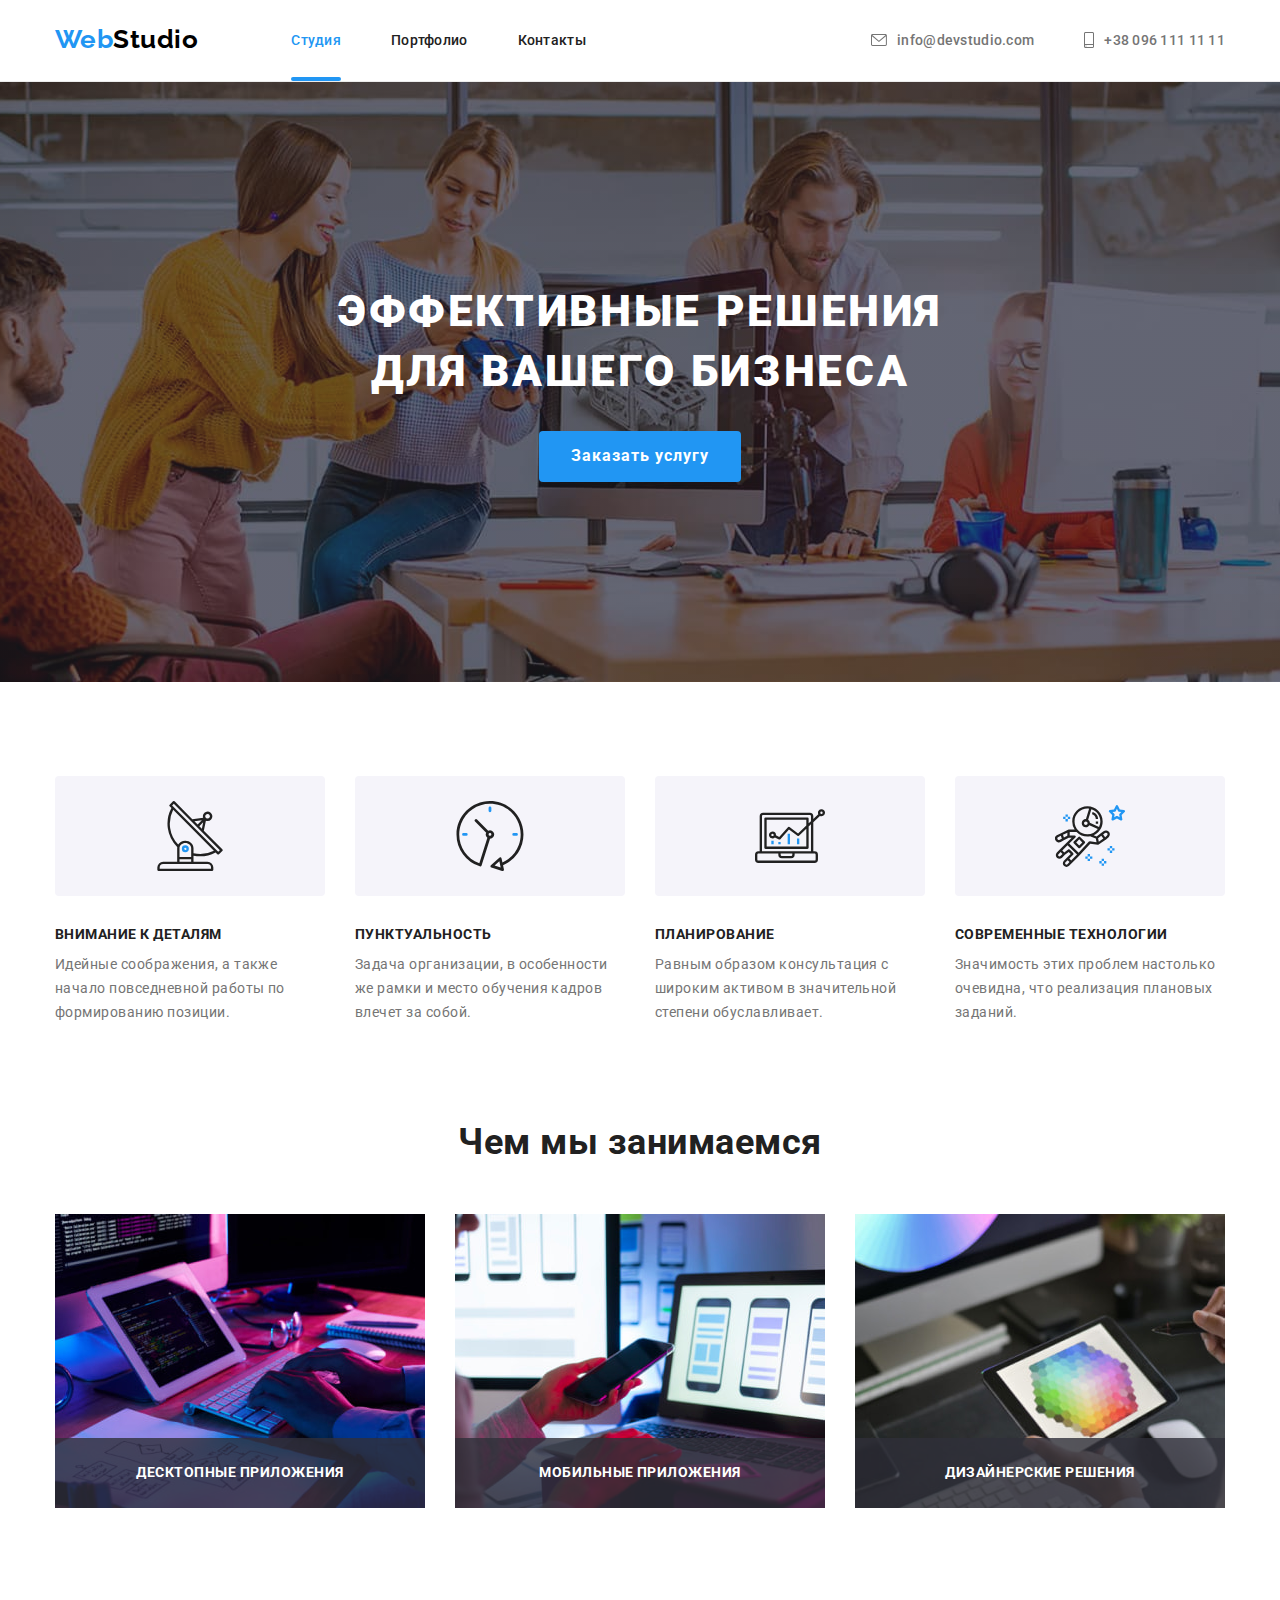
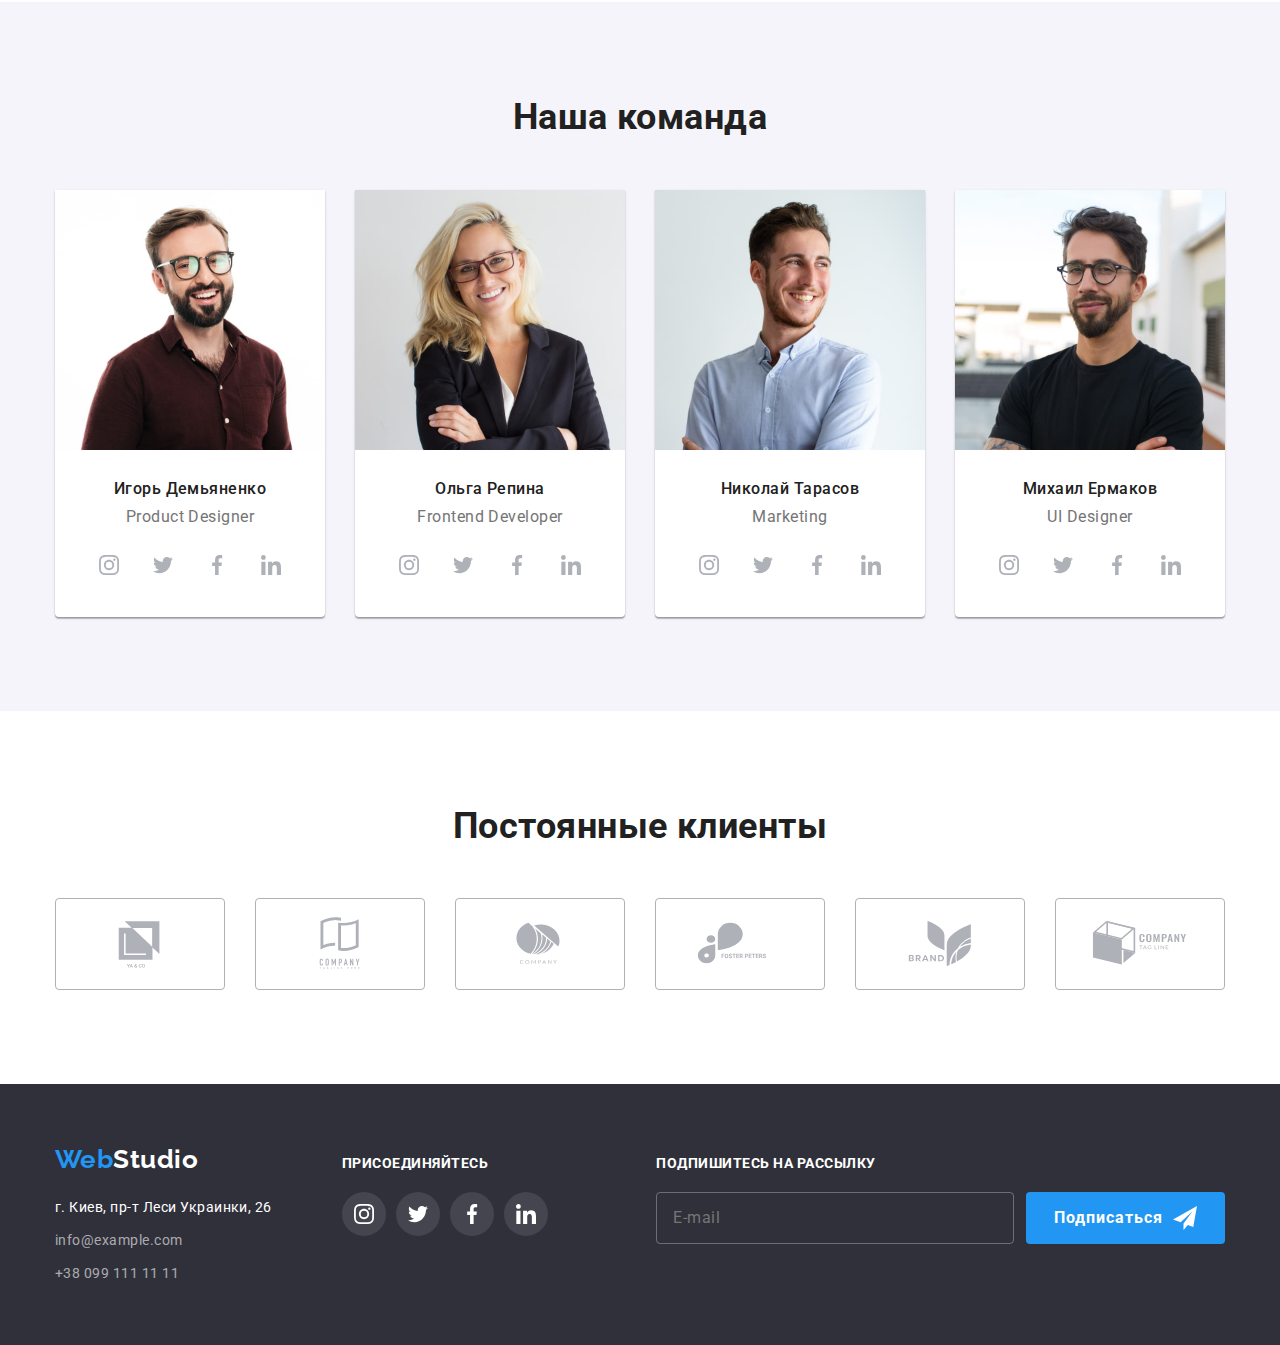
==== commit 937dadbf: "hw-07" ====
--- a/index.html
+++ b/index.html
@@ -18,7 +18,7 @@
     <link rel="stylesheet" href="./css/main.min.css" />
   </head>
   <body>
-    <header class="header">
+    <header class="header header--line">
       <div class="container container--header">
         <nav class="nav">
           <a lang="en" href="./index.html" class="logo logo--header"
@@ -475,9 +475,9 @@
               </li>
             </ul>
           </div>
-          <form class="footer-form">
+          <div class="subscribe-group" role="group">
             <p class="footer-form__title">Подпишитесь на рассылку</p>
-            <div class="subscribe-group" role="group">
+            <form class="footer-form">
               <label class="email__label">
                 <input
                   class="email__input"
@@ -492,8 +492,8 @@
                   <use href="./images/symbol-defs.svg#icon-send"></use>
                 </svg>
               </button>
-            </div>
-          </form>
+            </form>
+          </div>
         </div>
       </div>
     </footer>
--- a/css/main.min.css
+++ b/css/main.min.css
@@ -1 +1 @@
-.visually-hidden{position:absolute;white-space:nowrap;width:1px;height:1px;overflow:hidden;border:0;padding:0;clip:rect(0 0 0 0);-webkit-clip-path:inset(50%);clip-path:inset(50%);margin:-1px}.list{list-style:none;margin:0;padding:0}.no-gap{display:block}body{background:#fff;color:#757575;font-family:roboto,sans-serif;letter-spacing:.03em}.container{width:1200px;padding-left:15px;padding-right:15px;margin-left:auto;margin-right:auto}.modal-button,.footer__btn{display:block;color:#fff;background-color:#2196f3;border:0px solid rgba(0,0,0,0);border-radius:4px;font-weight:700;font-size:16px;line-height:1.88;letter-spacing:.06em;cursor:pointer}.container--header{display:-webkit-box;display:-ms-flexbox;display:flex;-webkit-box-align:center;-ms-flex-align:center;align-items:center}.header--line{border-bottom:1px solid #ececec}.logo{margin-right:93px;color:#2196f3;font-family:Raleway,sans-serif;font-weight:700;font-size:26px;line-height:1.2;text-decoration:none}.studio{color:#000}.logo--header{padding-top:24px;padding-bottom:25px}.nav{display:-webkit-box;display:-ms-flexbox;display:flex}.site-nav{display:-webkit-box;display:-ms-flexbox;display:flex;-webkit-box-align:center;-ms-flex-align:center;align-items:center}.site-nav__link{display:block;padding-top:32px;padding-bottom:32px;color:#212121;font-weight:500;font-size:14px;line-height:1.2;letter-spacing:.02em;text-decoration:none;-webkit-transition:color 250ms cubic-bezier(0.4, 0, 0.2, 1);transition:color 250ms cubic-bezier(0.4, 0, 0.2, 1)}.site-nav__item:not(:last-child){margin-right:50px}.site-nav__link:hover,.site-nav__link:focus{color:#2196f3}.site-nav__link--current{position:relative;color:#2196f3}.site-nav__link--current::after{content:"";position:absolute;display:block;width:100%;height:4px;background-color:#2196f3;border-radius:4px;bottom:0}.contacts-list{display:-webkit-box;display:-ms-flexbox;display:flex;margin-left:auto}.contacts-list__link{display:-webkit-box;display:-ms-flexbox;display:flex;-webkit-box-align:center;-ms-flex-align:center;align-items:center;padding-top:32px;padding-bottom:32px;color:#757575;font-weight:500;font-size:14px;line-height:1.2;letter-spacing:.02em;text-decoration:none;-webkit-transition:color 250ms cubic-bezier(0.4, 0, 0.2, 1);transition:color 250ms cubic-bezier(0.4, 0, 0.2, 1)}.contacts-list__link:hover,.contacts-list__link:focus{color:#2196f3}.contacts-list__icon-mail{margin-right:10px;fill:currentColor}.contacts-list__icon-phone{margin-right:10px;fill:currentColor}.contacts-list__item:not(:last-child){margin-right:50px}.header--line{border-bottom:1px solid #ececec}.hero{margin:0 auto;max-width:1600px;padding-top:200px;padding-bottom:200px;text-align:center;background-image:-webkit-gradient(linear, left top, left bottom, from(rgba(47, 48, 58, 0.4)), to(rgba(47, 48, 58, 0.4))),url(../images/hero-background.jpg);background-image:linear-gradient(rgba(47, 48, 58, 0.4), rgba(47, 48, 58, 0.4)),url(../images/hero-background.jpg);background-color:#2f303a;background-size:cover;background-position:center;background-repeat:no-repeat}.hero__title{width:696px;margin:0 auto 30px auto;color:#fff;font-weight:900;font-size:44px;line-height:1.36;letter-spacing:.06em;text-transform:uppercase}.button{display:inline-block;border:0px solid rgba(0,0,0,0);border-radius:4px;padding:6px 22px;color:#212121;font-family:inherit;font-weight:500;font-size:16px;line-height:1.62;text-align:center;cursor:pointer;-webkit-transition:color 250ms cubic-bezier(0.4, 0, 0.2, 1),background-color 250ms cubic-bezier(0.4, 0, 0.2, 1),-webkit-box-shadow 250ms cubic-bezier(0.4, 0, 0.2, 1);transition:color 250ms cubic-bezier(0.4, 0, 0.2, 1),background-color 250ms cubic-bezier(0.4, 0, 0.2, 1),-webkit-box-shadow 250ms cubic-bezier(0.4, 0, 0.2, 1);transition:box-shadow 250ms cubic-bezier(0.4, 0, 0.2, 1),color 250ms cubic-bezier(0.4, 0, 0.2, 1),background-color 250ms cubic-bezier(0.4, 0, 0.2, 1);transition:box-shadow 250ms cubic-bezier(0.4, 0, 0.2, 1),color 250ms cubic-bezier(0.4, 0, 0.2, 1),background-color 250ms cubic-bezier(0.4, 0, 0.2, 1),-webkit-box-shadow 250ms cubic-bezier(0.4, 0, 0.2, 1)}.button:hover,.button:focus{color:#fff;background-color:#2196f3;-webkit-box-shadow:0px 3px 1px rgba(0,0,0,.1),0px 1px 2px rgba(0,0,0,.08),0px 2px 2px rgba(0,0,0,.12);box-shadow:0px 3px 1px rgba(0,0,0,.1),0px 1px 2px rgba(0,0,0,.08),0px 2px 2px rgba(0,0,0,.12)}.button--hero{display:inline-block;padding:10px 32px;color:#fff;background-color:#2196f3;font-weight:700;font-size:16px;line-height:1.88;letter-spacing:.06em;-webkit-transition:background-color 250ms cubic-bezier(0.4, 0, 0.2, 1);transition:background-color 250ms cubic-bezier(0.4, 0, 0.2, 1)}.button--hero:focus,.button--hero:hover{background-color:#188ce8}.features{padding-top:94px;padding-bottom:94px}.futures__list{display:-webkit-box;display:-ms-flexbox;display:flex}.futures__item{width:270px}.futures__item:not(:last-child){margin-right:30px}.futures__title{margin-top:0;margin-bottom:10px;color:#212121;font-weight:700;font-size:14px;line-height:1.2;text-transform:uppercase}.futures__text{margin:0;padding-top:1px;padding-bottom:2px;font-size:14px;line-height:1.71}.futures__icon-bcg{display:-webkit-box;display:-ms-flexbox;display:flex;-webkit-box-pack:center;-ms-flex-pack:center;justify-content:center;-webkit-box-align:center;-ms-flex-align:center;align-items:center;width:270px;height:120px;background-color:#f5f4fa;border-radius:4px;margin-bottom:30px}.we{padding-bottom:94px}.we__picture{position:relative}.we__pic-overlay{position:absolute;display:-webkit-box;display:-ms-flexbox;display:flex;-webkit-box-align:center;-ms-flex-align:center;align-items:center;-webkit-box-pack:center;-ms-flex-pack:center;justify-content:center;width:100%;height:70px;background-color:rgba(47,48,58,.8);-webkit-transform:translate(0%, -100%);transform:translate(0%, -100%)}.we__overlay-title{font-weight:700;font-size:14px;line-height:1.14;text-align:center;text-transform:uppercase;color:#fff;margin:0}.we__list{display:-webkit-box;display:-ms-flexbox;display:flex}.we__item:not(:last-child){margin-right:30px}.team{padding-top:94px;padding-bottom:94px;background-color:#f5f4fa}.team__list{display:-webkit-box;display:-ms-flexbox;display:flex}.team__item{background-color:#fff;-webkit-box-shadow:0px 1px 3px rgba(0,0,0,.12),0px 1px 1px rgba(0,0,0,.14),0px 2px 1px rgba(0,0,0,.2);box-shadow:0px 1px 3px rgba(0,0,0,.12),0px 1px 1px rgba(0,0,0,.14),0px 2px 1px rgba(0,0,0,.2);border-radius:0px 0px 4px 4px}.team__item:not(:last-child){margin-right:30px}.team__member{padding:30px 32px}.team__name{color:#212121;font-weight:500;font-size:16px;line-height:1.18;text-align:center;margin-top:0;margin-bottom:10px}.team__position{font-size:16px;line-height:1.18;text-align:center;margin-top:0;margin-bottom:16px}.team__social{display:-webkit-box;display:-ms-flexbox;display:flex;gap:10px}.team__social-bcg{display:-webkit-box;display:-ms-flexbox;display:flex;-webkit-box-pack:center;-ms-flex-pack:center;justify-content:center;-webkit-box-align:center;-ms-flex-align:center;align-items:center;background-color:#fff;width:44px;height:44px;border-radius:50%;color:#afb1b8;-webkit-transition:color 250ms cubic-bezier(0.4, 0, 0.2, 1),background-color 250ms cubic-bezier(0.4, 0, 0.2, 1);transition:color 250ms cubic-bezier(0.4, 0, 0.2, 1),background-color 250ms cubic-bezier(0.4, 0, 0.2, 1)}.team__social-bcg:hover,.team__social-bcg:focus{background-color:#2196f3;color:#fff}.team__social-icon{fill:currentColor}.clients{padding-top:94px;padding-bottom:94px}.clients__list{display:-webkit-box;display:-ms-flexbox;display:flex;gap:30px}.clients__link{display:-webkit-box;display:-ms-flexbox;display:flex;-webkit-box-pack:center;-ms-flex-pack:center;justify-content:center;-webkit-box-align:center;-ms-flex-align:center;align-items:center;width:170px;height:92px;border:1px solid #afb1b8;border-radius:4px;text-decoration:none;color:#afb1b8;-webkit-transition:color 250ms cubic-bezier(0.4, 0, 0.2, 1),border-color 250ms cubic-bezier(0.4, 0, 0.2, 1);transition:color 250ms cubic-bezier(0.4, 0, 0.2, 1),border-color 250ms cubic-bezier(0.4, 0, 0.2, 1)}.clients__link:hover,.clients__link:focus{border-color:#2196f3;color:#2196f3}.clients__icon{fill:currentColor}.footer{padding-top:60px;padding-bottom:60px;background-color:#2f303a}.footer__wrap{display:-webkit-box;display:-ms-flexbox;display:flex;-webkit-box-align:baseline;-ms-flex-align:baseline;align-items:baseline}.address__wrap{margin-right:70px}.logo--footer{display:block;margin-right:0;margin-bottom:20px}.logo--color{color:#fff}.address{font-style:normal;font-size:14px;line-height:1.71;text-decoration:none}.address__list:not(:last-child){margin-bottom:9px}.address__city{display:inline-block;margin-top:0;margin-bottom:9px;color:#fff}.address__mail{display:inline-block;color:rgba(255,255,255,.6);-webkit-transition:color 250ms cubic-bezier(0.4, 0, 0.2, 1);transition:color 250ms cubic-bezier(0.4, 0, 0.2, 1)}.address__tel{display:inline-block;color:rgba(255,255,255,.6);-webkit-transition:color 250ms cubic-bezier(0.4, 0, 0.2, 1);transition:color 250ms cubic-bezier(0.4, 0, 0.2, 1)}.footer-social__list{display:-webkit-box;display:-ms-flexbox;display:flex;gap:10px}.footer-social__title,.footer-form__title{margin-top:0;margin-bottom:20px;font-weight:700;font-size:14px;line-height:1.14;text-transform:uppercase;color:#fff}.footer-social__bcg{background:rgba(255,255,255,.1);display:-webkit-box;display:-ms-flexbox;display:flex;-webkit-box-pack:center;-ms-flex-pack:center;justify-content:center;-webkit-box-align:center;-ms-flex-align:center;align-items:center;width:44px;height:44px;border-radius:50%;fill:#fff;-webkit-transition:background-color 250ms cubic-bezier(0.4, 0, 0.2, 1);transition:background-color 250ms cubic-bezier(0.4, 0, 0.2, 1)}.footer-social__bcg:hover,.footer-social__bcg:focus{background-color:#2196f3}.footer-form{margin-left:auto}.footer__btn{display:-webkit-box;display:-ms-flexbox;display:flex;-webkit-box-align:center;-ms-flex-align:center;align-items:center;padding:10px 28px}.btn__icon-send{fill:#fff;margin-left:10px}.email__input{width:358px;font-size:16px;line-height:1.25;letter-spacing:.03em;color:rgba(255,255,255,.6);padding-top:15px;padding-bottom:15px;padding-left:16px;background-color:rgba(0,0,0,0);border:1px solid rgba(255,255,255,.3);border-radius:4px;margin-right:12px}.email__label::-webkit-input-placeholder{font-size:16px;line-height:1.25;letter-spacing:.03em;color:rgba(255,255,255,.6)}.email__label::-moz-placeholder{font-size:16px;line-height:1.25;letter-spacing:.03em;color:rgba(255,255,255,.6)}.email__label:-ms-input-placeholder{font-size:16px;line-height:1.25;letter-spacing:.03em;color:rgba(255,255,255,.6)}.email__label::-ms-input-placeholder{font-size:16px;line-height:1.25;letter-spacing:.03em;color:rgba(255,255,255,.6)}.email__label::placeholder{font-size:16px;line-height:1.25;letter-spacing:.03em;color:rgba(255,255,255,.6)}.subscribe-group{display:-webkit-inline-box;display:-ms-inline-flexbox;display:inline-flex}.portfolio{padding-top:94px;padding-bottom:94px}.button-list{display:-webkit-box;display:-ms-flexbox;display:flex;-webkit-box-pack:center;-ms-flex-pack:center;justify-content:center;margin-bottom:50px}.button-list-item:not(:last-child){margin-right:8px}.item-description{padding:20px 24px;border-bottom:1px solid #eee;border-left:1px solid #eee;border-right:1px solid #eee}.portfolio-list{gap:30px}.portfolio-list-title{margin-top:0;margin-bottom:4px}.portfolio-list-text{font-size:16px;line-height:1.88;margin:0;color:#757575}.portfolio-list{display:-webkit-box;display:-ms-flexbox;display:flex;-ms-flex-wrap:wrap;flex-wrap:wrap}.portfolio-list-item{width:370px}.portfolio-link{display:block;text-decoration:none;-webkit-transition:-webkit-box-shadow 250ms 250ms;transition:-webkit-box-shadow 250ms 250ms;transition:box-shadow 250ms 250ms;transition:box-shadow 250ms 250ms, -webkit-box-shadow 250ms 250ms}.portfolio-link:focus,.portfolio-link:hover{-webkit-box-shadow:0px 1px 1px rgba(0,0,0,.12),0px 4px 4px rgba(0,0,0,.06),1px 4px 6px rgba(0,0,0,.16);box-shadow:0px 1px 1px rgba(0,0,0,.12),0px 4px 4px rgba(0,0,0,.06),1px 4px 6px rgba(0,0,0,.16)}.thumb-text{font-size:18px;line-height:1.56;color:#fff;margin:0;padding-top:63px;padding-right:24px;padding-left:24px}.portfolio-thumb{position:relative;overflow:hidden}.portfolio-overlay{position:absolute;width:100%;height:100%;background-color:rgba(33,150,243,.9);-webkit-transform:translateY(0);transform:translateY(0);opacity:.5;-webkit-transition:opacity 250ms cubic-bezier(0.4, 0, 0.2, 1),-webkit-transform 250ms cubic-bezier(0.4, 0, 0.2, 1);transition:opacity 250ms cubic-bezier(0.4, 0, 0.2, 1),-webkit-transform 250ms cubic-bezier(0.4, 0, 0.2, 1);transition:transform 250ms cubic-bezier(0.4, 0, 0.2, 1),opacity 250ms cubic-bezier(0.4, 0, 0.2, 1);transition:transform 250ms cubic-bezier(0.4, 0, 0.2, 1),opacity 250ms cubic-bezier(0.4, 0, 0.2, 1),-webkit-transform 250ms cubic-bezier(0.4, 0, 0.2, 1)}.portfolio-link:hover .portfolio-overlay,.portfolio-link:focus .portfolio-overlay{-webkit-transform:translateY(-100%);transform:translateY(-100%);opacity:1}.backdrop{position:fixed;top:0;left:0;width:100%;height:100%;z-index:1;background-color:rgba(0,0,0,.2);opacity:1;-webkit-transition:opacity 250ms cubic-bezier(0.4, 0, 0.2, 1);transition:opacity 250ms cubic-bezier(0.4, 0, 0.2, 1)}.backdrop.is-hidden{opacity:0;pointer-events:none}.modal{position:absolute;top:50%;left:50%;-webkit-transform:translate(-50%, -50%);transform:translate(-50%, -50%);min-width:528px;min-height:581px;padding:40px;background-color:#fff;-webkit-box-shadow:0px 1px 3px rgba(0,0,0,.12),0px 1px 1px rgba(0,0,0,.14),0px 2px 1px rgba(0,0,0,.2);box-shadow:0px 1px 3px rgba(0,0,0,.12),0px 1px 1px rgba(0,0,0,.14),0px 2px 1px rgba(0,0,0,.2);border-radius:4px;-webkit-transform:translate(-50%, -50%) scale(1);transform:translate(-50%, -50%) scale(1);-webkit-transition:opacity 250ms cubic-bezier(0.4, 0, 0.2, 1),-webkit-transform 250ms cubic-bezier(0.4, 0, 0.2, 1);transition:opacity 250ms cubic-bezier(0.4, 0, 0.2, 1),-webkit-transform 250ms cubic-bezier(0.4, 0, 0.2, 1);transition:transform 250ms cubic-bezier(0.4, 0, 0.2, 1),opacity 250ms cubic-bezier(0.4, 0, 0.2, 1);transition:transform 250ms cubic-bezier(0.4, 0, 0.2, 1),opacity 250ms cubic-bezier(0.4, 0, 0.2, 1),-webkit-transform 250ms cubic-bezier(0.4, 0, 0.2, 1)}.backdrop.is-hidden .modal{-webkit-transform:translate(-50%, -50%) scale(0.5);transform:translate(-50%, -50%) scale(0.5);opacity:1}.close-button{position:absolute;top:8px;right:8px;width:30px;height:30px;display:-webkit-box;display:-ms-flexbox;display:flex;-webkit-box-pack:center;-ms-flex-pack:center;justify-content:center;-webkit-box-align:center;-ms-flex-align:center;align-items:center;background-color:#fff;border-radius:50%;border:1px solid rgba(0,0,0,.1);-webkit-transition:-webkit-box-shadow 250ms cubic-bezier(0.4, 0, 0.2, 1);transition:-webkit-box-shadow 250ms cubic-bezier(0.4, 0, 0.2, 1);transition:box-shadow 250ms cubic-bezier(0.4, 0, 0.2, 1);transition:box-shadow 250ms cubic-bezier(0.4, 0, 0.2, 1), -webkit-box-shadow 250ms cubic-bezier(0.4, 0, 0.2, 1)}.close-button:hover,.close-button:focus{-webkit-box-shadow:0px 1px 3px rgba(0,0,0,.12),0px 1px 1px rgba(0,0,0,.14),0px 2px 1px rgba(0,0,0,.2);box-shadow:0px 1px 3px rgba(0,0,0,.12),0px 1px 1px rgba(0,0,0,.14),0px 2px 1px rgba(0,0,0,.2)}.icon-close{-webkit-transition:fill 250ms cubic-bezier(0.4, 0, 0.2, 1);transition:fill 250ms cubic-bezier(0.4, 0, 0.2, 1)}.close-button:hover .icon-close,.close-button:focus .icon-close{fill:#2196f3}.modal-form-title{font-weight:700;font-size:20px;line-height:1.15;text-align:center;letter-spacing:.03em;color:#212121;margin-top:0;margin-bottom:12px}.modal-label-name{position:relative;display:block;font-size:12px;line-height:1.16;letter-spacing:.01em;color:#757575}.modal-form-input{display:block;width:100%;height:40px;border:1px solid rgba(33,33,33,.2);border-radius:4px;padding-left:42px;margin-top:4px;-webkit-transition:border-color 250ms cubic-bezier(0.4, 0, 0.2, 1);transition:border-color 250ms cubic-bezier(0.4, 0, 0.2, 1)}.modal-form-input:focus{border-color:#2196f3;outline:#2196f3}.modal-input-icon{position:absolute;left:12px;bottom:11px;-webkit-transition:fill 250ms cubic-bezier(0.4, 0, 0.2, 1);transition:fill 250ms cubic-bezier(0.4, 0, 0.2, 1)}.modal-form-input:focus+.modal-input-icon{fill:#2196f3}.modal-list-item:not(:last-child){margin-bottom:10px}.modal-list{margin-bottom:20px}.modal-form-input.comments{height:120px;padding:12px 16px;resize:none;margin-top:4px}.modal-form-input.comments::-webkit-input-placeholder{font-size:12px;line-height:1.16;letter-spacing:.01em;color:rgba(117,117,117,.5)}.modal-form-input.comments::-moz-placeholder{font-size:12px;line-height:1.16;letter-spacing:.01em;color:rgba(117,117,117,.5)}.modal-form-input.comments:-ms-input-placeholder{font-size:12px;line-height:1.16;letter-spacing:.01em;color:rgba(117,117,117,.5)}.modal-form-input.comments::-ms-input-placeholder{font-size:12px;line-height:1.16;letter-spacing:.01em;color:rgba(117,117,117,.5)}.modal-form-input.comments::placeholder{font-size:12px;line-height:1.16;letter-spacing:.01em;color:rgba(117,117,117,.5)}.agreement{display:block;font-size:14px;line-height:1.71;letter-spacing:.03em;color:#757575;margin-bottom:30px}.modal-button{display:block;padding:10px 55px;margin:0 auto;-webkit-box-shadow:0px 4px 4px rgba(0,0,0,.15);box-shadow:0px 4px 4px rgba(0,0,0,.15);-webkit-transition:background-color 250ms cubic-bezier(0.4, 0, 0.2, 1);transition:background-color 250ms cubic-bezier(0.4, 0, 0.2, 1)}.modal-button:hover,.modal-button:focus{background-color:#188ce8}.agreement{position:relative;display:-webkit-box;display:-ms-flexbox;display:flex;-webkit-box-pack:center;-ms-flex-pack:center;justify-content:center;-webkit-box-align:center;-ms-flex-align:center;align-items:center}.agreement__uncheck-icon{margin-right:7px}.agreement__checkbox:checked+.agreement__uncheck-icon{fill:#2196f3;background-color:#2196f3;border-radius:3px;background-image:url(../images/check.svg);background-repeat:no-repeat;background-position:center}.agreement__checkbox:focus+.agreement__uncheck-icon{fill:#2196f3}.agreement__checkbox+.agreement__uncheck-icon{fill:currentColor;background-color:rgba(0,0,0,0);border-radius:3px;-webkit-transition:background-color 250ms cubic-bezier(0.4, 0, 0.2, 1),fill 250ms cubic-bezier(0.4, 0, 0.2, 1);transition:background-color 250ms cubic-bezier(0.4, 0, 0.2, 1),fill 250ms cubic-bezier(0.4, 0, 0.2, 1)}.agreement__link{color:#2196f3}.button{display:inline-block;border:0px solid rgba(0,0,0,0);border-radius:4px;padding:6px 22px;color:#212121;font-family:inherit;font-weight:500;font-size:16px;line-height:1.62;text-align:center;cursor:pointer;-webkit-transition:color 250ms cubic-bezier(0.4, 0, 0.2, 1),background-color 250ms cubic-bezier(0.4, 0, 0.2, 1),-webkit-box-shadow 250ms cubic-bezier(0.4, 0, 0.2, 1);transition:color 250ms cubic-bezier(0.4, 0, 0.2, 1),background-color 250ms cubic-bezier(0.4, 0, 0.2, 1),-webkit-box-shadow 250ms cubic-bezier(0.4, 0, 0.2, 1);transition:box-shadow 250ms cubic-bezier(0.4, 0, 0.2, 1),color 250ms cubic-bezier(0.4, 0, 0.2, 1),background-color 250ms cubic-bezier(0.4, 0, 0.2, 1);transition:box-shadow 250ms cubic-bezier(0.4, 0, 0.2, 1),color 250ms cubic-bezier(0.4, 0, 0.2, 1),background-color 250ms cubic-bezier(0.4, 0, 0.2, 1),-webkit-box-shadow 250ms cubic-bezier(0.4, 0, 0.2, 1)}.button:hover,.button:focus{color:#fff;background-color:#2196f3;-webkit-box-shadow:0px 3px 1px rgba(0,0,0,.1),0px 1px 2px rgba(0,0,0,.08),0px 2px 2px rgba(0,0,0,.12);box-shadow:0px 3px 1px rgba(0,0,0,.1),0px 1px 2px rgba(0,0,0,.08),0px 2px 2px rgba(0,0,0,.12)}.button--hero{display:inline-block;padding:10px 32px;color:#fff;background-color:#2196f3;font-weight:700;font-size:16px;line-height:1.88;letter-spacing:.06em;-webkit-transition:background-color 250ms cubic-bezier(0.4, 0, 0.2, 1);transition:background-color 250ms cubic-bezier(0.4, 0, 0.2, 1)}.button--hero:focus,.button--hero:hover{background-color:#188ce8}.portfolio-list-title{font-weight:700;font-size:18px;line-height:2;letter-spacing:.06em;color:#212121}.we__title,.team__title,.clients__title{margin-top:0;margin-bottom:50px;color:#212121;font-weight:700;font-size:36px;line-height:1.2;text-align:center}/*# sourceMappingURL=main.min.css.map */+body{background:#fff;color:#757575;font-family:roboto,sans-serif;letter-spacing:.03em}.list{list-style:none;margin:0;padding:0}.no-gap{display:block}.visually-hidden{position:absolute;white-space:nowrap;width:1px;height:1px;overflow:hidden;border:0;padding:0;clip:rect(0 0 0 0);-webkit-clip-path:inset(50%);clip-path:inset(50%);margin:-1px}.portfolio-list-title{font-weight:700;font-size:18px;line-height:2;letter-spacing:.06em;color:#212121}.clients__title,.team__title,.we__title{margin-top:0;margin-bottom:50px;color:#212121;font-weight:700;font-size:36px;line-height:1.2;text-align:center}.modal-button,.footer__btn{display:block;color:#fff;background-color:#2196f3;border:0px solid rgba(0,0,0,0);border-radius:4px;font-weight:700;font-size:16px;line-height:1.88;letter-spacing:.06em;cursor:pointer}.container{width:1200px;padding-left:15px;padding-right:15px;margin-left:auto;margin-right:auto}.button{display:inline-block;border:0px solid rgba(0,0,0,0);border-radius:4px;padding:6px 22px;color:#212121;font-family:inherit;font-weight:500;font-size:16px;line-height:1.62;text-align:center;cursor:pointer;-webkit-transition:color 250ms cubic-bezier(0.4, 0, 0.2, 1),background-color 250ms cubic-bezier(0.4, 0, 0.2, 1),-webkit-box-shadow 250ms cubic-bezier(0.4, 0, 0.2, 1);transition:color 250ms cubic-bezier(0.4, 0, 0.2, 1),background-color 250ms cubic-bezier(0.4, 0, 0.2, 1),-webkit-box-shadow 250ms cubic-bezier(0.4, 0, 0.2, 1);transition:box-shadow 250ms cubic-bezier(0.4, 0, 0.2, 1),color 250ms cubic-bezier(0.4, 0, 0.2, 1),background-color 250ms cubic-bezier(0.4, 0, 0.2, 1);transition:box-shadow 250ms cubic-bezier(0.4, 0, 0.2, 1),color 250ms cubic-bezier(0.4, 0, 0.2, 1),background-color 250ms cubic-bezier(0.4, 0, 0.2, 1),-webkit-box-shadow 250ms cubic-bezier(0.4, 0, 0.2, 1)}.button:hover,.button:focus{color:#fff;background-color:#2196f3;-webkit-box-shadow:0px 3px 1px rgba(0,0,0,.1),0px 1px 2px rgba(0,0,0,.08),0px 2px 2px rgba(0,0,0,.12);box-shadow:0px 3px 1px rgba(0,0,0,.1),0px 1px 2px rgba(0,0,0,.08),0px 2px 2px rgba(0,0,0,.12)}.button--hero{display:inline-block;padding:10px 32px;color:#fff;background-color:#2196f3;font-weight:700;font-size:16px;line-height:1.88;letter-spacing:.06em;-webkit-transition:background-color 250ms cubic-bezier(0.4, 0, 0.2, 1);transition:background-color 250ms cubic-bezier(0.4, 0, 0.2, 1)}.button--hero:focus,.button--hero:hover{background-color:#188ce8}.container--header{display:-webkit-box;display:-ms-flexbox;display:flex;-webkit-box-align:center;-ms-flex-align:center;align-items:center}.header--line{border-bottom:1px solid #ececec}.logo{margin-right:93px;color:#2196f3;font-family:Raleway,sans-serif;font-weight:700;font-size:26px;line-height:1.2;text-decoration:none}.studio{color:#000}.logo--header{padding-top:24px;padding-bottom:25px}.nav{display:-webkit-box;display:-ms-flexbox;display:flex}.site-nav{display:-webkit-box;display:-ms-flexbox;display:flex;-webkit-box-align:center;-ms-flex-align:center;align-items:center}.site-nav__link{display:block;padding-top:32px;padding-bottom:32px;color:#212121;font-weight:500;font-size:14px;line-height:1.2;letter-spacing:.02em;text-decoration:none;-webkit-transition:color 250ms cubic-bezier(0.4, 0, 0.2, 1);transition:color 250ms cubic-bezier(0.4, 0, 0.2, 1)}.site-nav__item:not(:last-child){margin-right:50px}.site-nav__link:hover,.site-nav__link:focus{color:#2196f3}.site-nav__link--current{position:relative;color:#2196f3}.site-nav__link--current::after{content:"";position:absolute;display:block;width:100%;height:4px;background-color:#2196f3;border-radius:4px;bottom:0}.contacts-list{display:-webkit-box;display:-ms-flexbox;display:flex;margin-left:auto}.contacts-list__link{display:-webkit-box;display:-ms-flexbox;display:flex;-webkit-box-align:center;-ms-flex-align:center;align-items:center;padding-top:32px;padding-bottom:32px;color:#757575;font-weight:500;font-size:14px;line-height:1.2;letter-spacing:.02em;text-decoration:none;-webkit-transition:color 250ms cubic-bezier(0.4, 0, 0.2, 1);transition:color 250ms cubic-bezier(0.4, 0, 0.2, 1)}.contacts-list__link:hover,.contacts-list__link:focus{color:#2196f3}.contacts-list__icon-mail{margin-right:10px;fill:currentColor}.contacts-list__icon-phone{margin-right:10px;fill:currentColor}.contacts-list__item:not(:last-child){margin-right:50px}.header--line{border-bottom:1px solid #ececec}.hero{margin:0 auto;max-width:1600px;padding-top:200px;padding-bottom:200px;text-align:center;background-image:-webkit-gradient(linear, left top, left bottom, from(rgba(47, 48, 58, 0.4)), to(rgba(47, 48, 58, 0.4))),url(../images/hero-background.jpg);background-image:linear-gradient(rgba(47, 48, 58, 0.4), rgba(47, 48, 58, 0.4)),url(../images/hero-background.jpg);background-color:#2f303a;background-size:cover;background-position:center;background-repeat:no-repeat}.hero__title{width:696px;margin:0 auto 30px auto;color:#fff;font-weight:900;font-size:44px;line-height:1.36;letter-spacing:.06em;text-transform:uppercase}.features{padding-top:94px;padding-bottom:94px}.futures__list{display:-webkit-box;display:-ms-flexbox;display:flex}.futures__item{width:270px}.futures__item:not(:last-child){margin-right:30px}.futures__title{margin-top:0;margin-bottom:10px;color:#212121;font-weight:700;font-size:14px;line-height:1.2;text-transform:uppercase}.futures__text{margin:0;padding-top:1px;padding-bottom:2px;font-size:14px;line-height:1.71}.futures__icon-bcg{display:-webkit-box;display:-ms-flexbox;display:flex;-webkit-box-pack:center;-ms-flex-pack:center;justify-content:center;-webkit-box-align:center;-ms-flex-align:center;align-items:center;width:270px;height:120px;background-color:#f5f4fa;border-radius:4px;margin-bottom:30px}.we{padding-bottom:94px}.we__picture{position:relative}.we__pic-overlay{position:absolute;display:-webkit-box;display:-ms-flexbox;display:flex;-webkit-box-align:center;-ms-flex-align:center;align-items:center;-webkit-box-pack:center;-ms-flex-pack:center;justify-content:center;width:100%;height:70px;background-color:rgba(47,48,58,.8);-webkit-transform:translate(0%, -100%);transform:translate(0%, -100%)}.we__overlay-title{font-weight:700;font-size:14px;line-height:1.14;text-align:center;text-transform:uppercase;color:#fff;margin:0}.we__list{display:-webkit-box;display:-ms-flexbox;display:flex}.we__item:not(:last-child){margin-right:30px}.team{padding-top:94px;padding-bottom:94px;background-color:#f5f4fa}.team__list{display:-webkit-box;display:-ms-flexbox;display:flex}.team__item{background-color:#fff;-webkit-box-shadow:0px 1px 3px rgba(0,0,0,.12),0px 1px 1px rgba(0,0,0,.14),0px 2px 1px rgba(0,0,0,.2);box-shadow:0px 1px 3px rgba(0,0,0,.12),0px 1px 1px rgba(0,0,0,.14),0px 2px 1px rgba(0,0,0,.2);border-radius:0px 0px 4px 4px}.team__item:not(:last-child){margin-right:30px}.team__member{padding:30px 32px}.team__name{color:#212121;font-weight:500;font-size:16px;line-height:1.18;text-align:center;margin-top:0;margin-bottom:10px}.team__position{font-size:16px;line-height:1.18;text-align:center;margin-top:0;margin-bottom:16px}.team__social{display:-webkit-box;display:-ms-flexbox;display:flex;gap:10px}.team__social-bcg{display:-webkit-box;display:-ms-flexbox;display:flex;-webkit-box-pack:center;-ms-flex-pack:center;justify-content:center;-webkit-box-align:center;-ms-flex-align:center;align-items:center;background-color:#fff;width:44px;height:44px;border-radius:50%;color:#afb1b8;-webkit-transition:color 250ms cubic-bezier(0.4, 0, 0.2, 1),background-color 250ms cubic-bezier(0.4, 0, 0.2, 1);transition:color 250ms cubic-bezier(0.4, 0, 0.2, 1),background-color 250ms cubic-bezier(0.4, 0, 0.2, 1)}.team__social-bcg:hover,.team__social-bcg:focus{background-color:#2196f3;color:#fff}.team__social-icon{fill:currentColor}.clients{padding-top:94px;padding-bottom:94px}.clients__list{display:-webkit-box;display:-ms-flexbox;display:flex;gap:30px}.clients__link{display:-webkit-box;display:-ms-flexbox;display:flex;-webkit-box-pack:center;-ms-flex-pack:center;justify-content:center;-webkit-box-align:center;-ms-flex-align:center;align-items:center;width:170px;height:92px;border:1px solid #afb1b8;border-radius:4px;text-decoration:none;color:#afb1b8;-webkit-transition:color 250ms cubic-bezier(0.4, 0, 0.2, 1),border-color 250ms cubic-bezier(0.4, 0, 0.2, 1);transition:color 250ms cubic-bezier(0.4, 0, 0.2, 1),border-color 250ms cubic-bezier(0.4, 0, 0.2, 1)}.clients__link:hover,.clients__link:focus{border-color:#2196f3;color:#2196f3}.clients__icon{fill:currentColor}.portfolio{padding-top:94px;padding-bottom:94px}.button-list{display:-webkit-box;display:-ms-flexbox;display:flex;-webkit-box-pack:center;-ms-flex-pack:center;justify-content:center;margin-bottom:50px}.button-list-item:not(:last-child){margin-right:8px}.item-description{padding:20px 24px;border-bottom:1px solid #eee;border-left:1px solid #eee;border-right:1px solid #eee}.portfolio-list{gap:30px}.portfolio-list-title{margin-top:0;margin-bottom:4px}.portfolio-list-text{font-size:16px;line-height:1.88;margin:0;color:#757575}.portfolio-list{display:-webkit-box;display:-ms-flexbox;display:flex;-ms-flex-wrap:wrap;flex-wrap:wrap}.portfolio-list-item{width:370px}.portfolio-link{display:block;text-decoration:none;-webkit-transition:-webkit-box-shadow 250ms cubic-bezier(0.4, 0, 0.2, 1);transition:-webkit-box-shadow 250ms cubic-bezier(0.4, 0, 0.2, 1);transition:box-shadow 250ms cubic-bezier(0.4, 0, 0.2, 1);transition:box-shadow 250ms cubic-bezier(0.4, 0, 0.2, 1), -webkit-box-shadow 250ms cubic-bezier(0.4, 0, 0.2, 1)}.portfolio-link:focus,.portfolio-link:hover{-webkit-box-shadow:0px 1px 1px rgba(0,0,0,.12),0px 4px 4px rgba(0,0,0,.06),1px 4px 6px rgba(0,0,0,.16);box-shadow:0px 1px 1px rgba(0,0,0,.12),0px 4px 4px rgba(0,0,0,.06),1px 4px 6px rgba(0,0,0,.16)}.thumb-text{font-size:18px;line-height:1.56;color:#fff;margin:0;padding-top:63px;padding-right:24px;padding-left:24px}.portfolio-thumb{position:relative;overflow:hidden}.portfolio-overlay{position:absolute;width:100%;height:100%;background-color:rgba(33,150,243,.9);-webkit-transform:translateY(0);transform:translateY(0);opacity:.5;-webkit-transition:opacity 250ms cubic-bezier(0.4, 0, 0.2, 1),-webkit-transform 250ms cubic-bezier(0.4, 0, 0.2, 1);transition:opacity 250ms cubic-bezier(0.4, 0, 0.2, 1),-webkit-transform 250ms cubic-bezier(0.4, 0, 0.2, 1);transition:transform 250ms cubic-bezier(0.4, 0, 0.2, 1),opacity 250ms cubic-bezier(0.4, 0, 0.2, 1);transition:transform 250ms cubic-bezier(0.4, 0, 0.2, 1),opacity 250ms cubic-bezier(0.4, 0, 0.2, 1),-webkit-transform 250ms cubic-bezier(0.4, 0, 0.2, 1)}.portfolio-link:hover .portfolio-overlay,.portfolio-link:focus .portfolio-overlay{-webkit-transform:translateY(-100%);transform:translateY(-100%);opacity:1}.footer{padding-top:60px;padding-bottom:60px;background-color:#2f303a}.footer__wrap{display:-webkit-box;display:-ms-flexbox;display:flex;-webkit-box-align:baseline;-ms-flex-align:baseline;align-items:baseline}.address__wrap{margin-right:70px}.logo--footer{display:block;margin-right:0;margin-bottom:20px}.logo--color{color:#fff}.address{font-style:normal;font-size:14px;line-height:1.71;text-decoration:none}.address__list:not(:last-child){margin-bottom:9px}.address__city{display:inline-block;margin-top:0;margin-bottom:9px;color:#fff}.address__mail{display:inline-block;color:rgba(255,255,255,.6);text-decoration:none;-webkit-transition:color 250ms cubic-bezier(0.4, 0, 0.2, 1);transition:color 250ms cubic-bezier(0.4, 0, 0.2, 1)}.address__mail:hover,.address__mail:focus{color:#2196f3}.address__tel{display:inline-block;color:rgba(255,255,255,.6);text-decoration:none;-webkit-transition:color 250ms cubic-bezier(0.4, 0, 0.2, 1);transition:color 250ms cubic-bezier(0.4, 0, 0.2, 1)}.address__tel:hover,.address__tel:focus{color:#2196f3}.footer-social__list{display:-webkit-box;display:-ms-flexbox;display:flex;gap:10px}.footer-social__title,.footer-form__title{margin-top:0;margin-bottom:20px;font-weight:700;font-size:14px;line-height:1.14;text-transform:uppercase;color:#fff}.footer-social__bcg{background:rgba(255,255,255,.1);display:-webkit-box;display:-ms-flexbox;display:flex;-webkit-box-pack:center;-ms-flex-pack:center;justify-content:center;-webkit-box-align:center;-ms-flex-align:center;align-items:center;width:44px;height:44px;border-radius:50%;fill:#fff;-webkit-transition:background-color 250ms cubic-bezier(0.4, 0, 0.2, 1);transition:background-color 250ms cubic-bezier(0.4, 0, 0.2, 1)}.footer-social__bcg:hover,.footer-social__bcg:focus{background-color:#2196f3}.subscribe-group{margin-left:auto}.footer__btn{display:-webkit-box;display:-ms-flexbox;display:flex;-webkit-box-align:center;-ms-flex-align:center;align-items:center;padding:10px 28px}.btn__icon-send{fill:#fff;margin-left:10px}.email__input{width:358px;font-size:16px;line-height:1.25;letter-spacing:.03em;color:rgba(255,255,255,.6);padding-top:15px;padding-bottom:15px;padding-left:16px;background-color:rgba(0,0,0,0);border:1px solid rgba(255,255,255,.3);border-radius:4px;margin-right:12px;-webkit-transition:border-color 250ms cubic-bezier(0.4, 0, 0.2, 1);transition:border-color 250ms cubic-bezier(0.4, 0, 0.2, 1)}.email__input:focus{border-color:#2196f3;outline:#2196f3}.email__label::-webkit-input-placeholder{font-size:16px;line-height:1.25;letter-spacing:.03em;color:rgba(255,255,255,.6)}.email__label::-moz-placeholder{font-size:16px;line-height:1.25;letter-spacing:.03em;color:rgba(255,255,255,.6)}.email__label:-ms-input-placeholder{font-size:16px;line-height:1.25;letter-spacing:.03em;color:rgba(255,255,255,.6)}.email__label::-ms-input-placeholder{font-size:16px;line-height:1.25;letter-spacing:.03em;color:rgba(255,255,255,.6)}.email__label::placeholder{font-size:16px;line-height:1.25;letter-spacing:.03em;color:rgba(255,255,255,.6)}.footer-form{display:-webkit-inline-box;display:-ms-inline-flexbox;display:inline-flex}.backdrop{position:fixed;top:0;left:0;width:100%;height:100%;z-index:1;background-color:rgba(0,0,0,.2);opacity:1;-webkit-transition:opacity 250ms cubic-bezier(0.4, 0, 0.2, 1);transition:opacity 250ms cubic-bezier(0.4, 0, 0.2, 1)}.backdrop.is-hidden{opacity:0;pointer-events:none}.modal{position:absolute;top:50%;left:50%;-webkit-transform:translate(-50%, -50%);transform:translate(-50%, -50%);min-width:528px;min-height:581px;padding:40px;background-color:#fff;-webkit-box-shadow:0px 1px 3px rgba(0,0,0,.12),0px 1px 1px rgba(0,0,0,.14),0px 2px 1px rgba(0,0,0,.2);box-shadow:0px 1px 3px rgba(0,0,0,.12),0px 1px 1px rgba(0,0,0,.14),0px 2px 1px rgba(0,0,0,.2);border-radius:4px;-webkit-transform:translate(-50%, -50%) scale(1);transform:translate(-50%, -50%) scale(1);-webkit-transition:opacity 250ms cubic-bezier(0.4, 0, 0.2, 1),-webkit-transform 250ms cubic-bezier(0.4, 0, 0.2, 1);transition:opacity 250ms cubic-bezier(0.4, 0, 0.2, 1),-webkit-transform 250ms cubic-bezier(0.4, 0, 0.2, 1);transition:transform 250ms cubic-bezier(0.4, 0, 0.2, 1),opacity 250ms cubic-bezier(0.4, 0, 0.2, 1);transition:transform 250ms cubic-bezier(0.4, 0, 0.2, 1),opacity 250ms cubic-bezier(0.4, 0, 0.2, 1),-webkit-transform 250ms cubic-bezier(0.4, 0, 0.2, 1)}.backdrop.is-hidden .modal{-webkit-transform:translate(-50%, -50%) scale(0.5);transform:translate(-50%, -50%) scale(0.5);opacity:1}.close-button{position:absolute;top:8px;right:8px;width:30px;height:30px;display:-webkit-box;display:-ms-flexbox;display:flex;-webkit-box-pack:center;-ms-flex-pack:center;justify-content:center;-webkit-box-align:center;-ms-flex-align:center;align-items:center;background-color:#fff;border-radius:50%;border:1px solid rgba(0,0,0,.1);-webkit-transition:-webkit-box-shadow 250ms cubic-bezier(0.4, 0, 0.2, 1);transition:-webkit-box-shadow 250ms cubic-bezier(0.4, 0, 0.2, 1);transition:box-shadow 250ms cubic-bezier(0.4, 0, 0.2, 1);transition:box-shadow 250ms cubic-bezier(0.4, 0, 0.2, 1), -webkit-box-shadow 250ms cubic-bezier(0.4, 0, 0.2, 1)}.close-button:hover,.close-button:focus{-webkit-box-shadow:0px 1px 3px rgba(0,0,0,.12),0px 1px 1px rgba(0,0,0,.14),0px 2px 1px rgba(0,0,0,.2);box-shadow:0px 1px 3px rgba(0,0,0,.12),0px 1px 1px rgba(0,0,0,.14),0px 2px 1px rgba(0,0,0,.2)}.icon-close{-webkit-transition:fill 250ms cubic-bezier(0.4, 0, 0.2, 1);transition:fill 250ms cubic-bezier(0.4, 0, 0.2, 1)}.close-button:hover .icon-close,.close-button:focus .icon-close{fill:#2196f3}.modal-form-title{font-weight:700;font-size:20px;line-height:1.15;text-align:center;letter-spacing:.03em;color:#212121;margin-top:0;margin-bottom:12px}.modal-label-name{position:relative;display:block;font-size:12px;line-height:1.16;letter-spacing:.01em;color:#757575}.modal-form-input{display:block;width:100%;height:40px;border:1px solid rgba(33,33,33,.2);border-radius:4px;padding-left:42px;margin-top:4px;-webkit-transition:border-color 250ms cubic-bezier(0.4, 0, 0.2, 1);transition:border-color 250ms cubic-bezier(0.4, 0, 0.2, 1)}.modal-form-input:focus{border-color:#2196f3;outline:#2196f3}.modal-input-icon{position:absolute;left:12px;bottom:11px;-webkit-transition:fill 250ms cubic-bezier(0.4, 0, 0.2, 1);transition:fill 250ms cubic-bezier(0.4, 0, 0.2, 1)}.modal-form-input:focus+.modal-input-icon{fill:#2196f3}.modal-list-item:not(:last-child){margin-bottom:10px}.modal-list{margin-bottom:20px}.modal-form-input.comments{height:120px;padding:12px 16px;resize:none;margin-top:4px}.modal-form-input.comments::-webkit-input-placeholder{font-size:12px;line-height:1.16;letter-spacing:.01em;color:rgba(117,117,117,.5)}.modal-form-input.comments::-moz-placeholder{font-size:12px;line-height:1.16;letter-spacing:.01em;color:rgba(117,117,117,.5)}.modal-form-input.comments:-ms-input-placeholder{font-size:12px;line-height:1.16;letter-spacing:.01em;color:rgba(117,117,117,.5)}.modal-form-input.comments::-ms-input-placeholder{font-size:12px;line-height:1.16;letter-spacing:.01em;color:rgba(117,117,117,.5)}.modal-form-input.comments::placeholder{font-size:12px;line-height:1.16;letter-spacing:.01em;color:rgba(117,117,117,.5)}.agreement{display:block;font-size:14px;line-height:1.71;letter-spacing:.03em;color:#757575;margin-bottom:30px}.modal-button{display:block;padding:10px 55px;margin:0 auto;-webkit-box-shadow:0px 4px 4px rgba(0,0,0,.15);box-shadow:0px 4px 4px rgba(0,0,0,.15);-webkit-transition:background-color 250ms cubic-bezier(0.4, 0, 0.2, 1);transition:background-color 250ms cubic-bezier(0.4, 0, 0.2, 1)}.modal-button:hover,.modal-button:focus{background-color:#188ce8}.agreement{position:relative;display:-webkit-box;display:-ms-flexbox;display:flex;-webkit-box-pack:center;-ms-flex-pack:center;justify-content:center;-webkit-box-align:center;-ms-flex-align:center;align-items:center}.agreement__uncheck-icon{margin-right:7px}.agreement__checkbox:checked+.agreement__uncheck-icon{fill:#2196f3;background-color:#2196f3;border-radius:3px;background-image:url(../images/check.svg);background-repeat:no-repeat;background-position:center}.agreement__checkbox:focus+.agreement__uncheck-icon{fill:#2196f3}.agreement__checkbox+.agreement__uncheck-icon{fill:currentColor;background-color:rgba(0,0,0,0);border-radius:3px;-webkit-transition:background-color 250ms cubic-bezier(0.4, 0, 0.2, 1),fill 250ms cubic-bezier(0.4, 0, 0.2, 1);transition:background-color 250ms cubic-bezier(0.4, 0, 0.2, 1),fill 250ms cubic-bezier(0.4, 0, 0.2, 1)}.agreement__link{color:#2196f3}/*# sourceMappingURL=main.min.css.map */